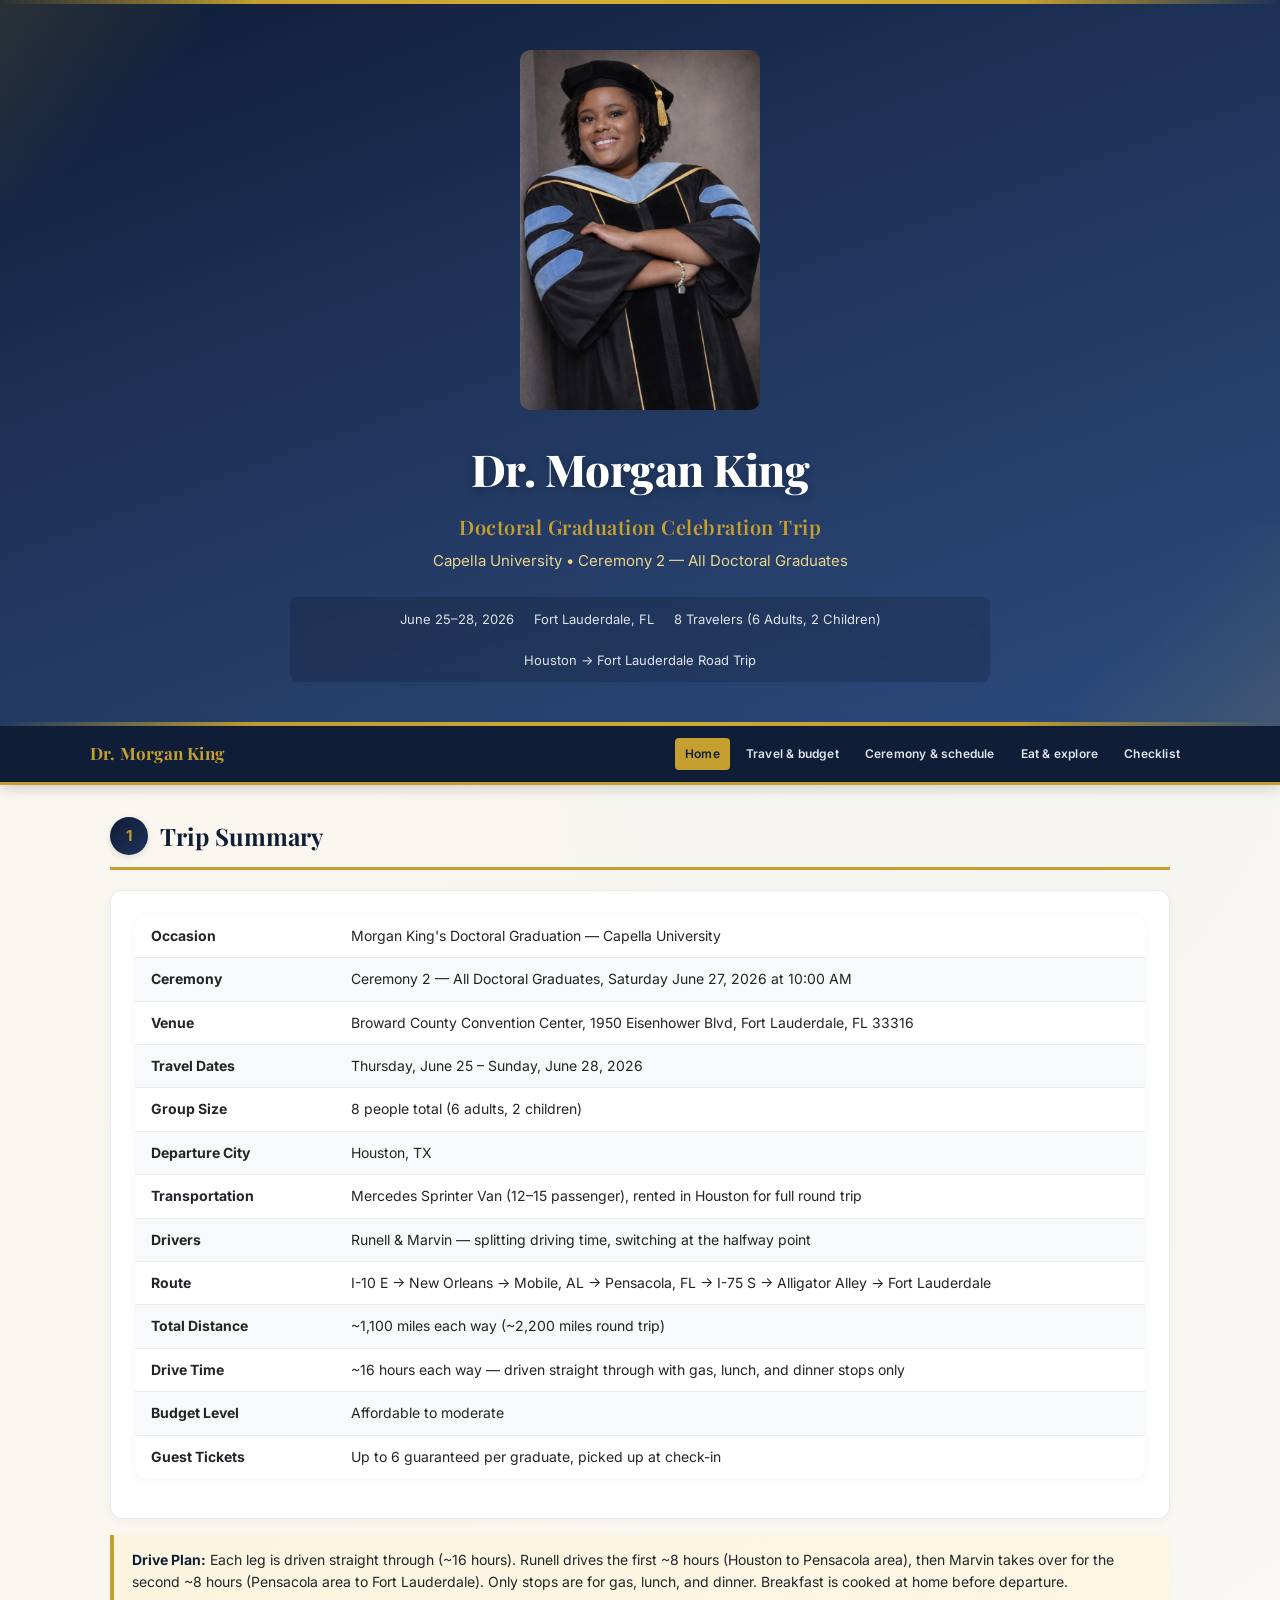
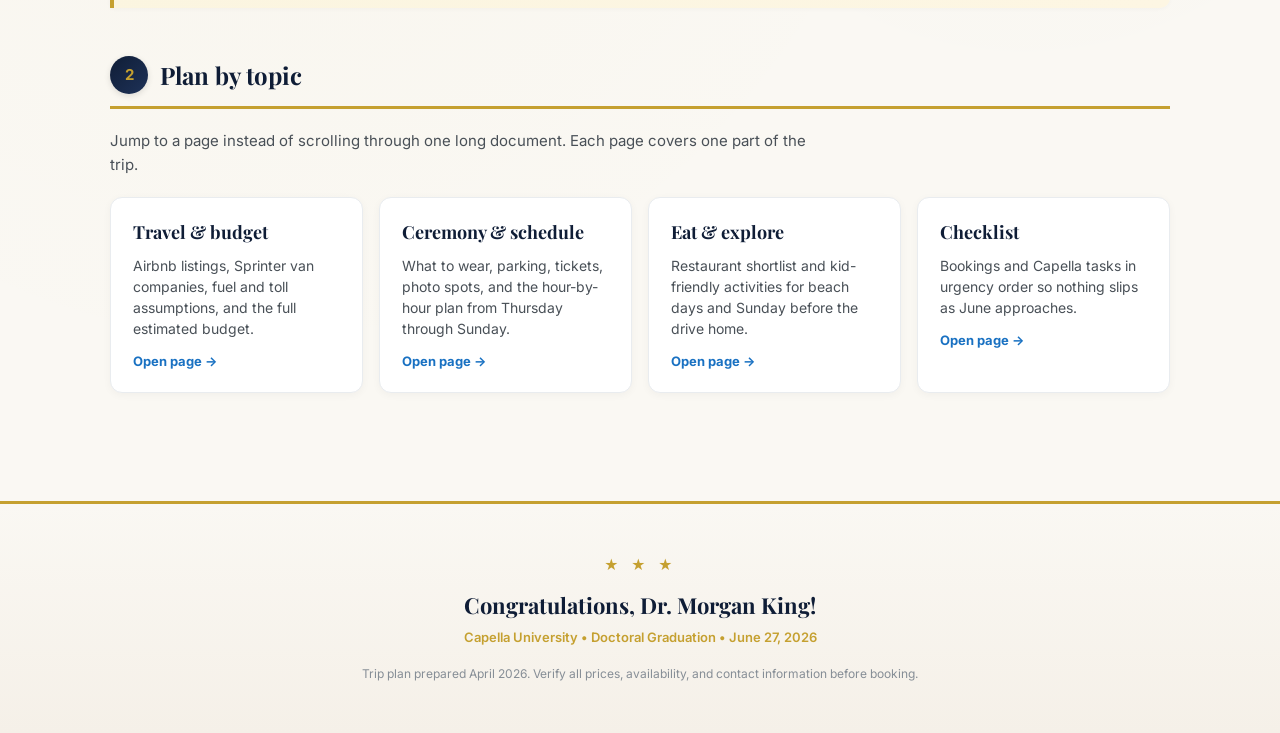
==== index.html @ 581f8709 "Replace hero portrait with updated graduation photo Update intrinsic dimensions on the hero image fo" ====
<!DOCTYPE html>
<html lang="en">
<head>
<meta charset="UTF-8">
<meta name="viewport" content="width=device-width, initial-scale=1.0, viewport-fit=cover">
<meta name="theme-color" content="#0F1D36">
<meta name="apple-mobile-web-app-capable" content="yes">
<meta name="apple-mobile-web-app-status-bar-style" content="black-translucent">
<link rel="preconnect" href="https://fonts.googleapis.com">
<link rel="preconnect" href="https://fonts.gstatic.com" crossorigin>
<link href="https://fonts.googleapis.com/css2?family=Playfair+Display:wght@700;800&family=Inter:wght@400;600;700&display=swap" rel="stylesheet">
<link rel="stylesheet" href="styles.css">

<title>Morgan King's Doctoral Graduation Trip — Fort Lauderdale 2026</title>
<meta name="description" content="Hub for Dr. Morgan King's Capella doctoral graduation trip: trip summary and links to travel, schedule, dining, and checklist.">
</head>
<body>
<!-- ===== HERO ===== -->
<div class="hero">
  <div class="hero-deco-top"></div>
  <div class="hero-content">
    <img src="morgan-photo.jpg" alt="Dr. Morgan King in doctoral regalia" class="hero-photo" width="682" height="1024" loading="eager">
    <h1>Dr. Morgan King</h1>
    <div class="subtitle">Doctoral Graduation Celebration Trip</div>
    <div class="degree">Capella University &bull; Ceremony 2 &mdash; All Doctoral Graduates</div>
    <div class="meta">
      <span>June 25&ndash;28, 2026</span>
      <span>Fort Lauderdale, FL</span>
      <span>8 Travelers (6 Adults, 2 Children)</span>
      <span>Houston &rarr; Fort Lauderdale Road Trip</span>
    </div>
  </div>
  <div class="hero-deco-bottom"></div>
</div>
<header class="site-header">
  <div class="site-header-inner">
    <a class="site-logo" href="index.html">Dr. Morgan King</a>
    <nav class="site-nav" aria-label="Primary">
      <a href="index.html" aria-current="page">Home</a>
      <a href="travel.html">Travel &amp; budget</a>
      <a href="schedule.html">Ceremony &amp; schedule</a>
      <a href="explore.html">Eat &amp; explore</a>
      <a href="checklist.html">Checklist</a>
    </nav>
  </div>
</header>
<main class="container">
<!-- ===== 1. TRIP SUMMARY ===== -->
<div class="section" id="summary">
  <div class="section-header">
    <span class="num">1</span>
    <h2>Trip Summary</h2>
  </div>

  <div class="card">
    <table class="summary-table">
      <tr><td><strong>Occasion</strong></td><td>Morgan King's Doctoral Graduation &mdash; Capella University</td></tr>
      <tr><td><strong>Ceremony</strong></td><td>Ceremony 2 &mdash; All Doctoral Graduates, Saturday June 27, 2026 at 10:00 AM</td></tr>
      <tr><td><strong>Venue</strong></td><td>Broward County Convention Center, 1950 Eisenhower Blvd, Fort Lauderdale, FL 33316</td></tr>
      <tr><td><strong>Travel Dates</strong></td><td>Thursday, June 25 &ndash; Sunday, June 28, 2026</td></tr>
      <tr><td><strong>Group Size</strong></td><td>8 people total (6 adults, 2 children)</td></tr>
      <tr><td><strong>Departure City</strong></td><td>Houston, TX</td></tr>
      <tr><td><strong>Transportation</strong></td><td>Mercedes Sprinter Van (12&ndash;15 passenger), rented in Houston for full round trip</td></tr>
      <tr><td><strong>Drivers</strong></td><td>Runell &amp; Marvin &mdash; splitting driving time, switching at the halfway point</td></tr>
      <tr><td><strong>Route</strong></td><td>I-10 E &rarr; New Orleans &rarr; Mobile, AL &rarr; Pensacola, FL &rarr; I-75 S &rarr; Alligator Alley &rarr; Fort Lauderdale</td></tr>
      <tr><td><strong>Total Distance</strong></td><td>~1,100 miles each way (~2,200 miles round trip)</td></tr>
      <tr><td><strong>Drive Time</strong></td><td>~16 hours each way &mdash; driven straight through with gas, lunch, and dinner stops only</td></tr>
      <tr><td><strong>Budget Level</strong></td><td>Affordable to moderate</td></tr>
      <tr><td><strong>Guest Tickets</strong></td><td>Up to 6 guaranteed per graduate, picked up at check-in</td></tr>
    </table>
  </div>

  <div class="tip">
    <strong>Drive Plan:</strong> Each leg is driven straight through (~16 hours). Runell drives the first ~8 hours (Houston to Pensacola area), then Marvin takes over for the second ~8 hours (Pensacola area to Fort Lauderdale). Only stops are for gas, lunch, and dinner. Breakfast is cooked at home before departure.
  </div>
</div>

  <div class="section" id="hub">
    <div class="section-header">
      <span class="num">2</span>
      <h2>Plan by topic</h2>
    </div>
    <p class="portal-intro">Jump to a page instead of scrolling through one long document. Each page covers one part of the trip.</p>
    <div class="portal-grid">
      <a class="portal-card" href="travel.html">
        <h3>Travel &amp; budget</h3>
        <p>Airbnb listings, Sprinter van companies, fuel and toll assumptions, and the full estimated budget.</p>
        <div class="portal-go">Open page &rarr;</div>
      </a>
      <a class="portal-card" href="schedule.html">
        <h3>Ceremony &amp; schedule</h3>
        <p>What to wear, parking, tickets, photo spots, and the hour-by-hour plan from Thursday through Sunday.</p>
        <div class="portal-go">Open page &rarr;</div>
      </a>
      <a class="portal-card" href="explore.html">
        <h3>Eat &amp; explore</h3>
        <p>Restaurant shortlist and kid-friendly activities for beach days and Sunday before the drive home.</p>
        <div class="portal-go">Open page &rarr;</div>
      </a>
      <a class="portal-card" href="checklist.html">
        <h3>Checklist</h3>
        <p>Bookings and Capella tasks in urgency order so nothing slips as June approaches.</p>
        <div class="portal-go">Open page &rarr;</div>
      </a>
    </div>
  </div>
</main>
<div class="footer">
  <div style="font-size: 14px; letter-spacing: 4px; color: var(--gold); margin-bottom: 12px;">&#9733; &#9733; &#9733;</div>
  <p style="font-family: 'Playfair Display', Georgia, serif; font-size: 22px; margin-bottom: 4px;"><strong>Congratulations, Dr. Morgan King!</strong></p>
  <p style="color: var(--gold); font-weight: 600; margin-bottom: 16px;">Capella University &bull; Doctoral Graduation &bull; June 27, 2026</p>
  <p style="color: var(--gray-500); font-size: 12px;">Trip plan prepared April 2026. Verify all prices, availability, and contact information before booking.</p>
</div>

</body>
</html>
---- styles.css ----
:root {
    --navy: #0F1D36;
    --navy-light: #1E3258;
    --navy-mid: #263F6A;
    --gold: #C5A030;
    --gold-bright: #D4AF37;
    --gold-light: #E8D48B;
    --gold-pale: #FBF5E0;
    --cream: #FAF8F3;
    --white: #FFFFFF;
    --gray-50: #F8F9FA;
    --gray-100: #F1F3F5;
    --gray-200: #E9ECEF;
    --gray-300: #DEE2E6;
    --gray-500: #868E96;
    --gray-700: #495057;
    --gray-900: #212529;
    --green: #2B8A3E;
    --red: #C92A2A;
    --blue: #1971C2;
  }

  * { margin: 0; padding: 0; box-sizing: border-box; }

  body {
    font-family: 'Inter', 'Segoe UI', -apple-system, BlinkMacSystemFont, sans-serif;
    background: var(--cream);
    background-image:
      radial-gradient(ellipse at 20% 50%, rgba(197,160,48,0.03) 0%, transparent 50%),
      radial-gradient(ellipse at 80% 20%, rgba(15,29,54,0.02) 0%, transparent 50%);
    color: var(--gray-900);
    line-height: 1.6;
    font-size: 15px;
  }

  a { color: var(--blue); text-decoration: none; }
  a:hover { text-decoration: underline; }

  /* ===== HERO ===== */
  .hero {
    background:
      linear-gradient(160deg, var(--navy) 0%, var(--navy-light) 40%, var(--navy-mid) 70%, #2A4A7F 100%);
    color: var(--white);
    text-align: center;
    padding: 0;
    position: relative;
    overflow: hidden;
  }
  /* Gold corner accents */
  .hero::before {
    content: '';
    position: absolute;
    top: 0; left: 0;
    width: 200px; height: 200px;
    background: linear-gradient(135deg, rgba(197,160,48,0.15) 0%, transparent 60%);
    z-index: 1;
  }
  .hero::after {
    content: '';
    position: absolute;
    bottom: 0; right: 0;
    width: 200px; height: 200px;
    background: linear-gradient(315deg, rgba(197,160,48,0.15) 0%, transparent 60%);
    z-index: 1;
  }
  /* Decorative gold lines */
  .hero-deco-top, .hero-deco-bottom {
    position: absolute; left: 0; right: 0; height: 4px; z-index: 2;
    background: linear-gradient(90deg, transparent 0%, var(--gold) 20%, var(--gold-bright) 50%, var(--gold) 80%, transparent 100%);
  }
  .hero-deco-top { top: 0; }
  .hero-deco-bottom { bottom: 0; }

  .hero-content {
    position: relative; z-index: 3;
    padding: 50px 24px 44px;
  }

  .hero-photo {
    display: block;
    max-width: 240px;
    height: auto;
    margin: 0 auto 24px;
    border-radius: 10px;
  }

  .hero h1 {
    font-family: 'Playfair Display', Georgia, serif;
    font-size: 44px; font-weight: 800;
    margin-bottom: 6px;
    letter-spacing: -0.5px;
    text-shadow: 0 2px 8px rgba(0,0,0,0.3);
  }
  .hero .subtitle {
    font-family: 'Playfair Display', Georgia, serif;
    font-size: 20px;
    color: var(--gold);
    font-weight: 600;
    margin-bottom: 6px;
    letter-spacing: 0.5px;
  }
  .hero .degree {
    font-size: 15px;
    color: var(--gold-light);
    margin-bottom: 24px;
    font-weight: 400;
  }
  .hero .meta {
    display: flex; flex-wrap: wrap; justify-content: center; gap: 20px;
    font-size: 13px; color: rgba(255,255,255,0.85);
    background: rgba(0,0,0,0.15);
    border-radius: 8px;
    padding: 12px 20px;
    max-width: 700px;
    margin: 0 auto;
    backdrop-filter: blur(4px);
  }
  .hero .meta span { display: flex; align-items: center; gap: 6px; }

  /* ===== MAIN ===== */
  .container { max-width: 1100px; margin: 0 auto; padding: 32px 20px 60px; }

  /* ===== SECTION ===== */
  .section { margin-bottom: 48px; }
  .section-header {
    display: flex; align-items: center; gap: 12px;
    margin-bottom: 20px;
    padding-bottom: 12px;
    border-bottom: 3px solid var(--gold);
  }
  .section-header .num {
    background: linear-gradient(135deg, var(--navy) 0%, var(--navy-light) 100%);
    color: var(--gold);
    width: 38px; height: 38px;
    border-radius: 50%;
    display: flex; align-items: center; justify-content: center;
    font-weight: 700; font-size: 15px; flex-shrink: 0;
    box-shadow: 0 2px 6px rgba(0,0,0,0.12);
  }
  .section-header h2 {
    font-family: 'Playfair Display', Georgia, serif;
    font-size: 24px; color: var(--navy); font-weight: 700;
  }

  /* ===== CARDS ===== */
  .card {
    background: var(--white);
    border: 1px solid var(--gray-200);
    border-radius: 12px;
    padding: 24px;
    margin-bottom: 16px;
    box-shadow: 0 2px 8px rgba(0,0,0,0.04);
    transition: box-shadow 0.2s, transform 0.2s;
    position: relative;
  }
  .card::before {
    content: '';
    position: absolute;
    top: 0; left: 0; right: 0;
    height: 3px;
    background: linear-gradient(90deg, var(--gold), var(--gold-bright), var(--gold));
    border-radius: 12px 12px 0 0;
    opacity: 0;
    transition: opacity 0.2s;
  }
  .card:hover { box-shadow: 0 6px 20px rgba(0,0,0,0.08); transform: translateY(-1px); }
  .card:hover::before { opacity: 1; }
  .card h3 { color: var(--navy); font-size: 18px; margin-bottom: 8px; font-weight: 700; }
  .card h3 a { color: var(--navy); }
  .card h3 a:hover { color: var(--blue); }
  .card h4 { color: var(--navy-light); font-size: 15px; margin-bottom: 6px; }
  .card p { margin-bottom: 8px; color: var(--gray-700); }
  .card .tag {
    display: inline-block;
    background: linear-gradient(135deg, var(--gold-pale), #FDF6E3);
    color: var(--navy);
    font-size: 11px;
    font-weight: 700;
    padding: 3px 12px;
    border-radius: 12px;
    margin-right: 6px;
    margin-bottom: 4px;
    border: 1px solid rgba(197,160,48,0.2);
    text-transform: uppercase;
    letter-spacing: 0.3px;
  }
  .card .price {
    font-size: 22px; font-weight: 700; color: var(--green);
  }
  .card .detail-grid {
    display: grid; grid-template-columns: 140px 1fr; gap: 4px 12px;
    font-size: 14px; margin-top: 8px;
  }
  .card .detail-grid dt { font-weight: 600; color: var(--gray-700); }
  .card .detail-grid dd { color: var(--gray-700); }

  /* ===== DAY TIMELINE ===== */
  .day-card {
    background: var(--white);
    border-left: 5px solid var(--navy);
    border-radius: 0 12px 12px 0;
    padding: 24px 28px;
    margin-bottom: 20px;
    box-shadow: 0 2px 8px rgba(0,0,0,0.04);
  }
  .day-card.highlight { border-left-color: var(--gold); }
  .day-card .day-label {
    font-size: 11px; text-transform: uppercase; letter-spacing: 1.5px;
    color: var(--gold); font-weight: 700; margin-bottom: 4px;
  }
  .day-card h3 { color: var(--navy); margin-bottom: 12px; font-size: 20px; font-family: 'Playfair Display', Georgia, serif; }
  .timeline-item {
    display: flex; gap: 14px; margin-bottom: 10px;
    padding-bottom: 10px; border-bottom: 1px solid var(--gray-100);
  }
  .timeline-item:last-child { border-bottom: none; margin-bottom: 0; padding-bottom: 0; }
  .timeline-item .time {
    min-width: 90px; font-weight: 700; color: var(--navy); font-size: 14px;
    padding-top: 2px;
  }
  .timeline-item .event { font-size: 14px; color: var(--gray-700); }
  .timeline-item .event strong { color: var(--gray-900); }

  /* ===== TABLES ===== */
  table {
    width: 100%; border-collapse: collapse;
    background: var(--white);
    border-radius: 12px;
    overflow: hidden;
    box-shadow: 0 2px 8px rgba(0,0,0,0.04);
    margin-bottom: 16px;
  }
  th {
    background: linear-gradient(135deg, var(--navy) 0%, var(--navy-light) 100%);
    color: var(--white);
    text-align: left; padding: 12px 16px; font-size: 13px; font-weight: 600;
    text-transform: uppercase; letter-spacing: 0.3px;
  }
  td { padding: 10px 16px; border-bottom: 1px solid var(--gray-200); font-size: 14px; }
  tr:last-child td { border-bottom: none; }
  tr:nth-child(even) td { background: var(--gray-50); }
  .total-row td { font-weight: 700; background: var(--gold-pale) !important; font-size: 15px; }

  /* ===== CHECKLIST ===== */
  .checklist { list-style: none; }
  .checklist li {
    display: flex; align-items: flex-start; gap: 10px;
    padding: 10px 16px;
    background: var(--white);
    border: 1px solid var(--gray-200);
    border-radius: 8px;
    margin-bottom: 8px;
    font-size: 14px;
  }
  .checklist .box {
    width: 20px; height: 20px; border: 2px solid var(--navy);
    border-radius: 4px; flex-shrink: 0; margin-top: 1px;
  }
  .checklist .urgent { border-left: 4px solid var(--red); }
  .checklist .soon { border-left: 4px solid var(--gold); }
  .checklist .normal { border-left: 4px solid var(--blue); }

  /* ===== GRID ===== */
  .card-grid {
    display: grid; grid-template-columns: repeat(auto-fill, minmax(480px, 1fr));
    gap: 16px;
  }

  /* ===== TIP BOX ===== */
  .tip {
    background: linear-gradient(135deg, var(--gold-pale) 0%, #FDF6E3 100%);
    border-left: 4px solid var(--gold);
    padding: 14px 18px;
    border-radius: 0 10px 10px 0;
    margin: 12px 0;
    font-size: 14px;
    box-shadow: 0 1px 4px rgba(0,0,0,0.03);
  }
  .tip strong { color: var(--navy); }

  /* ===== COLLAPSIBLE SECTIONS ===== */
  details.section {
    margin-bottom: 48px;
  }
  details.section > summary {
    list-style: none;
    cursor: pointer;
    user-select: none;
    -webkit-tap-highlight-color: transparent;
  }
  details.section > summary::-webkit-details-marker { display: none; }
  details.section > summary .section-header {
    position: relative;
    padding-right: 40px;
    transition: border-color 0.2s;
  }
  details.section > summary .section-header::after {
    content: '+';
    position: absolute;
    right: 0;
    top: 50%;
    transform: translateY(-70%);
    font-size: 24px;
    font-weight: 700;
    color: var(--gold);
    transition: transform 0.2s;
  }
  details[open].section > summary .section-header::after {
    content: '\2212';
  }
  details.section > summary:hover .section-header {
    border-bottom-color: var(--navy);
  }
  details.section > .section-body {
    animation: fadeIn 0.3s ease;
  }
  @keyframes fadeIn {
    from { opacity: 0; transform: translateY(-8px); }
    to { opacity: 1; transform: translateY(0); }
  }

  /* ===== FOOTER ===== */
  .footer {
    text-align: center;
    padding: 50px 20px;
    color: var(--gray-500);
    font-size: 13px;
    border-top: 3px solid var(--gold);
    background: linear-gradient(180deg, var(--cream) 0%, #F5F0E8 100%);
  }
  .footer strong { color: var(--navy); }

  @media print {
    .site-header { position: static; }
    .hero { padding: 30px 20px; }
    .card, .day-card { break-inside: avoid; }
    body { font-size: 12px; }
  }

  /* Tablet */
  @media (max-width: 768px) {
    .card-grid { grid-template-columns: 1fr; }
    .container { padding: 24px 16px 40px; }
    .hero-content { padding: 36px 20px 32px; }
    .hero h1 { font-size: 32px; }
    .hero-photo { max-width: 200px; }
    .section-header h2 { font-size: 20px; }
    .card { padding: 18px; }
    .day-card { padding: 18px 20px; }
    table { font-size: 13px; }
    th, td { padding: 8px 10px; }
  }

  /* Phone */
  @media (max-width: 480px) {
    body { font-size: 14px; }
    .hero h1 { font-size: 26px; }
    .hero .subtitle { font-size: 16px; }
    .hero .degree { font-size: 13px; margin-bottom: 16px; }
    .hero-photo { max-width: 160px; margin-bottom: 16px; }
    .hero-content { padding: 28px 16px 24px; }
    .hero .meta {
      flex-direction: column; gap: 6px; align-items: center;
      padding: 10px 14px; font-size: 12px;
    }
    .container { padding: 16px 12px 32px; }
    .section-header { gap: 8px; margin-bottom: 14px; padding-bottom: 8px; }
    .section-header .num { width: 32px; height: 32px; font-size: 13px; }
    .section-header h2 { font-size: 18px; }
    .card { padding: 14px; margin-bottom: 12px; border-radius: 10px; }
    .card h3 { font-size: 16px; }
    .card .detail-grid { grid-template-columns: 1fr; gap: 2px 0; }
    .card .detail-grid dt { font-weight: 700; margin-top: 6px; }
    .card .price { font-size: 18px; }
    .card .tag { font-size: 10px; padding: 2px 8px; }
    .day-card { padding: 14px 16px; }
    .day-card h3 { font-size: 17px; }
    .timeline-item { flex-direction: column; gap: 2px; }
    .timeline-item .time { min-width: unset; font-size: 13px; }
    .timeline-item .event { font-size: 13px; }
    .tip { padding: 10px 14px; font-size: 13px; }
    details.section { margin-bottom: 32px; }
    details.section > summary .section-header { padding-right: 32px; }
    details.section > summary .section-header::after { font-size: 20px; }
    .checklist li { padding: 8px 12px; font-size: 13px; }
    .footer { padding: 30px 16px; }
    /* Budget table horizontal scroll */
    table { display: block; overflow-x: auto; -webkit-overflow-scrolling: touch; }
    thead, tbody, tr { min-width: 500px; }
  }
  /* ===== MULTI-PAGE SITE LAYOUT ===== */
  .site-header {
    background: var(--navy);
    border-bottom: 3px solid var(--gold);
    padding: 12px 20px;
    position: sticky;
    top: 0;
    z-index: 100;
    box-shadow: 0 4px 12px rgba(0,0,0,0.15);
  }
  .site-header-inner {
    max-width: 1100px;
    margin: 0 auto;
    display: flex;
    flex-wrap: wrap;
    align-items: center;
    justify-content: space-between;
    gap: 12px 16px;
  }
  .site-logo {
    font-family: 'Playfair Display', Georgia, serif;
    font-size: 17px;
    font-weight: 700;
    color: var(--gold);
    text-decoration: none;
    letter-spacing: 0.2px;
  }
  .site-logo:hover { color: var(--gold-bright); text-decoration: none; }
  .site-nav {
    display: flex;
    flex-wrap: wrap;
    gap: 6px 6px;
    justify-content: flex-end;
    align-items: center;
  }
  .site-nav a {
    color: rgba(255,255,255,0.88);
    text-decoration: none;
    font-size: 12px;
    font-weight: 600;
    padding: 6px 10px;
    border-radius: 4px;
    transition: background 0.2s, color 0.2s;
    letter-spacing: 0.2px;
  }
  .site-nav a:hover {
    background: var(--gold);
    color: var(--navy);
    text-decoration: none;
  }
  .site-nav a[aria-current="page"] {
    background: var(--gold);
    color: var(--navy);
    text-decoration: none;
  }
  .site-nav a:focus-visible {
    outline: 2px solid var(--gold-bright);
    outline-offset: 2px;
  }

  .page-head {
    margin-bottom: 28px;
    padding-bottom: 16px;
    border-bottom: 1px solid var(--gray-200);
  }
  .page-title {
    font-family: 'Playfair Display', Georgia, serif;
    font-size: 28px;
    color: var(--navy);
    font-weight: 700;
    margin-bottom: 8px;
    line-height: 1.2;
  }
  .page-intro {
    color: var(--gray-700);
    max-width: 720px;
    margin: 0;
    font-size: 15px;
  }

  .portal-intro {
    color: var(--gray-700);
    margin-bottom: 8px;
    max-width: 720px;
  }
  .portal-grid {
    display: grid;
    grid-template-columns: repeat(auto-fill, minmax(240px, 1fr));
    gap: 16px;
    margin-top: 20px;
  }
  .portal-card {
    display: block;
    background: var(--white);
    border: 1px solid var(--gray-200);
    border-radius: 12px;
    padding: 20px 22px;
    text-decoration: none;
    color: inherit;
    box-shadow: 0 2px 8px rgba(0,0,0,0.04);
    transition: box-shadow 0.2s, transform 0.2s, border-color 0.2s;
    position: relative;
  }
  .portal-card:hover {
    box-shadow: 0 8px 24px rgba(0,0,0,0.1);
    transform: translateY(-2px);
    border-color: var(--gold);
    text-decoration: none;
    color: inherit;
  }
  .portal-card:focus-visible {
    outline: 2px solid var(--blue);
    outline-offset: 2px;
  }
  .portal-card h3 {
    font-family: 'Playfair Display', Georgia, serif;
    font-size: 18px;
    color: var(--navy);
    margin-bottom: 8px;
    font-weight: 700;
  }
  .portal-card p {
    font-size: 14px;
    color: var(--gray-700);
    margin: 0;
    line-height: 1.5;
  }
  .portal-card .portal-go {
    margin-top: 12px;
    font-size: 13px;
    font-weight: 700;
    color: var(--blue);
  }

  .section-lead {
    margin-bottom: 20px;
    color: var(--gray-700);
  }
  .tip-spaced { margin-bottom: 20px; }
  .card-pull { border-left: 4px solid var(--gold); }
  .mt-8 { margin-top: 8px; }
  .mt-10 { margin-top: 10px; }
  .mb-0 { margin-bottom: 0; }
  .mb-16 { margin-bottom: 16px; }
  .summary-table td:first-child { width: 200px; }

  @media (max-width: 480px) {
    .site-nav a { font-size: 11px; padding: 5px 8px; }
    .page-title { font-size: 22px; }
    .site-header { padding: 10px 14px; }
    .summary-table td:first-child { width: auto; }
  }
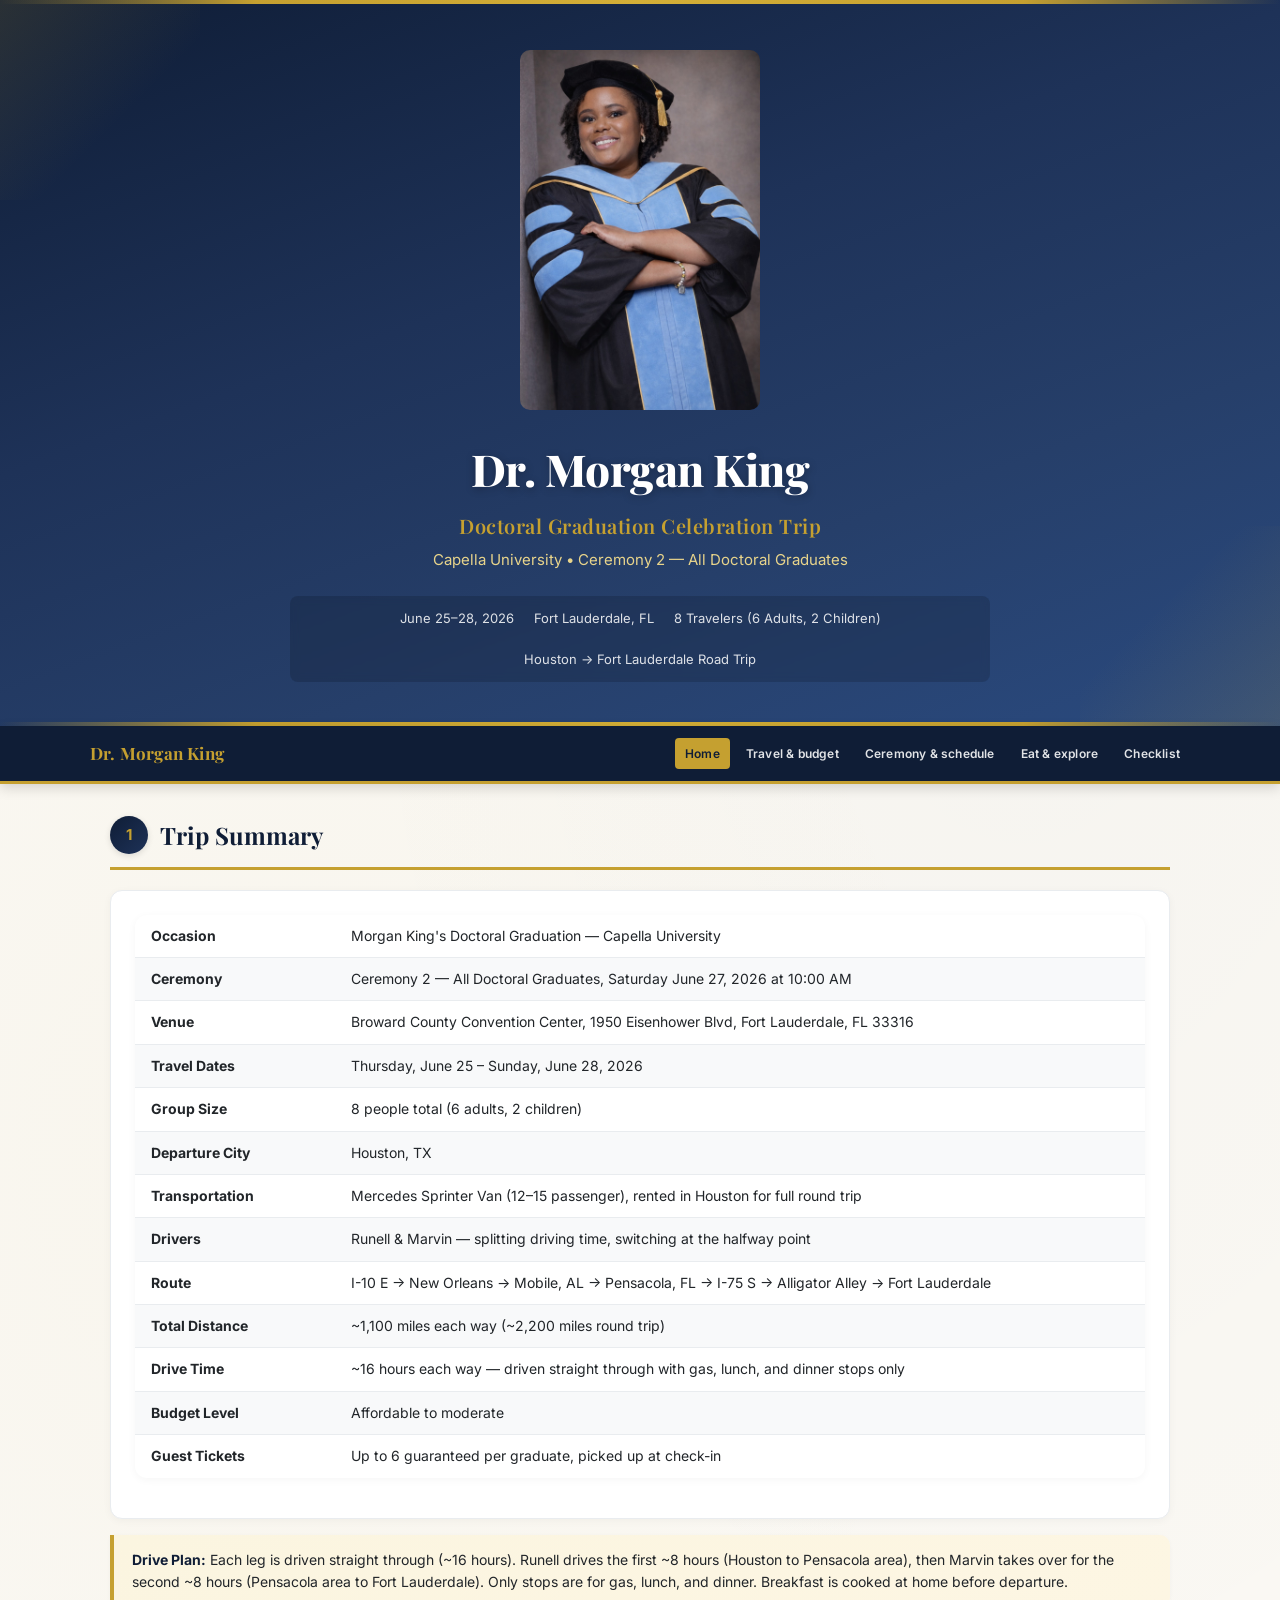
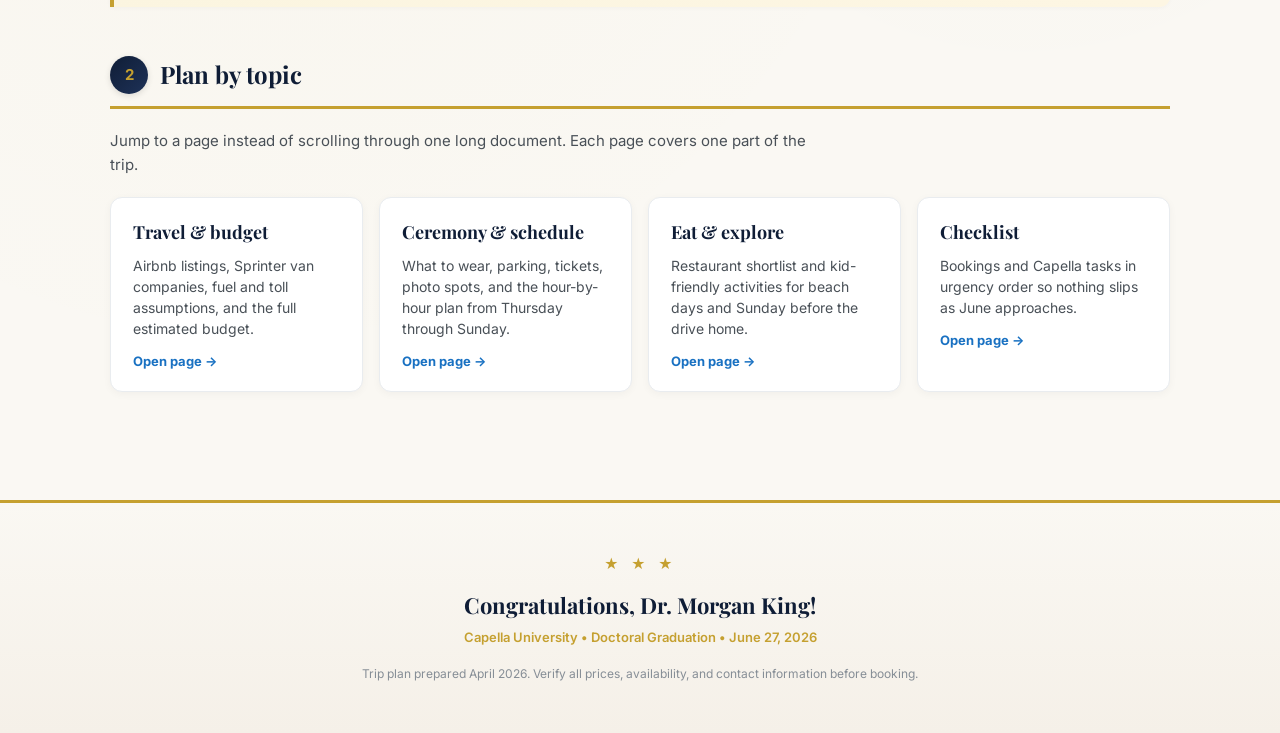
==== commit e5d37c9a: "Update Morgan's graduation photo to new doctoral regalia portrait Co-Authored-By: Claude Opus 4.6 (1" ====
--- a/index.html
+++ b/index.html
@@ -19,7 +19,7 @@
 <div class="hero">
   <div class="hero-deco-top"></div>
   <div class="hero-content">
-    <img src="morgan-photo.jpg" alt="Dr. Morgan King in doctoral regalia" class="hero-photo" width="682" height="1024" loading="eager">
+    <img src="morgan-photo.jpg" alt="Dr. Morgan King in doctoral regalia" class="hero-photo" width="1024" height="1536" loading="eager">
     <h1>Dr. Morgan King</h1>
     <div class="subtitle">Doctoral Graduation Celebration Trip</div>
     <div class="degree">Capella University &bull; Ceremony 2 &mdash; All Doctoral Graduates</div>
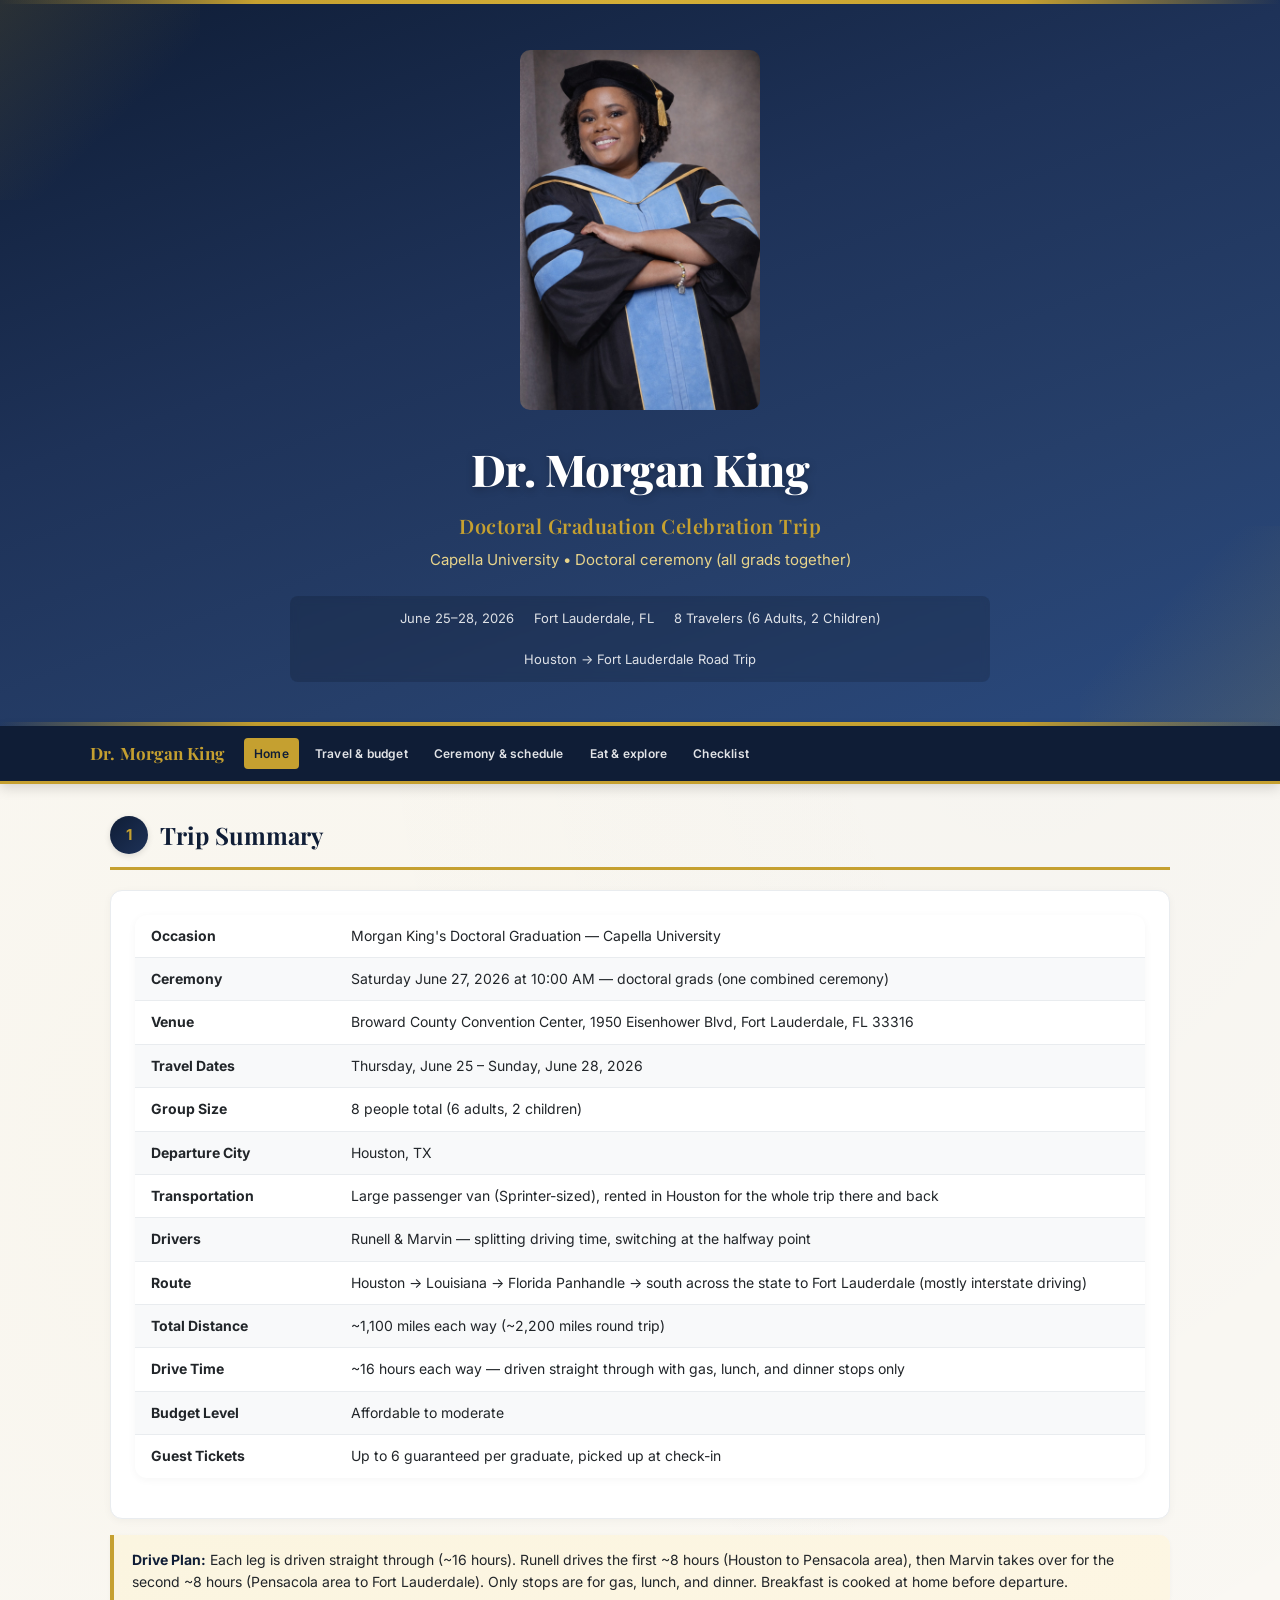
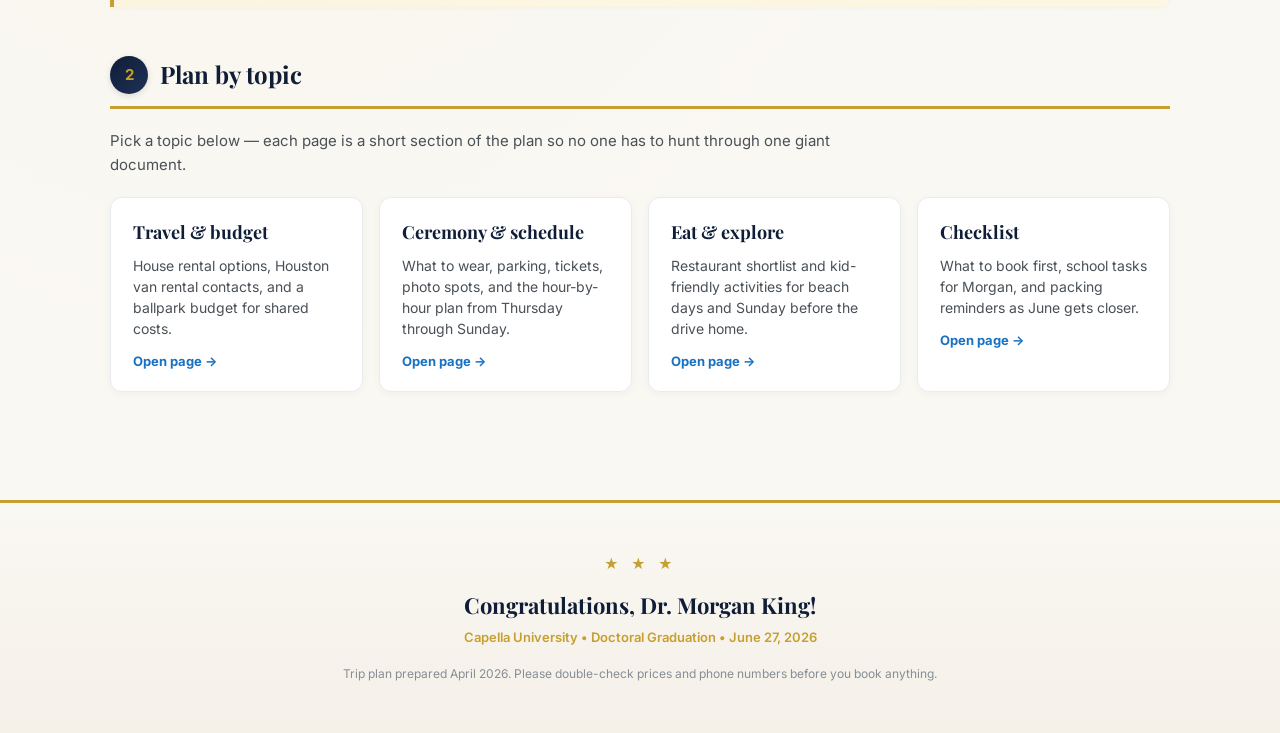
==== commit 0ab1a104: "Rewrite copy across all pages for a warmer, family-friendly tone Replace jargon (CDW, CDL, MPG, Cere" ====
--- a/index.html
+++ b/index.html
@@ -22,7 +22,7 @@
     <img src="morgan-photo.jpg" alt="Dr. Morgan King in doctoral regalia" class="hero-photo" width="1024" height="1536" loading="eager">
     <h1>Dr. Morgan King</h1>
     <div class="subtitle">Doctoral Graduation Celebration Trip</div>
-    <div class="degree">Capella University &bull; Ceremony 2 &mdash; All Doctoral Graduates</div>
+    <div class="degree">Capella University &bull; Doctoral ceremony (all grads together)</div>
     <div class="meta">
       <span>June 25&ndash;28, 2026</span>
       <span>Fort Lauderdale, FL</span>
@@ -55,14 +55,14 @@
   <div class="card">
     <table class="summary-table">
       <tr><td><strong>Occasion</strong></td><td>Morgan King's Doctoral Graduation &mdash; Capella University</td></tr>
-      <tr><td><strong>Ceremony</strong></td><td>Ceremony 2 &mdash; All Doctoral Graduates, Saturday June 27, 2026 at 10:00 AM</td></tr>
+      <tr><td><strong>Ceremony</strong></td><td>Saturday June 27, 2026 at 10:00 AM &mdash; doctoral grads (one combined ceremony)</td></tr>
       <tr><td><strong>Venue</strong></td><td>Broward County Convention Center, 1950 Eisenhower Blvd, Fort Lauderdale, FL 33316</td></tr>
       <tr><td><strong>Travel Dates</strong></td><td>Thursday, June 25 &ndash; Sunday, June 28, 2026</td></tr>
       <tr><td><strong>Group Size</strong></td><td>8 people total (6 adults, 2 children)</td></tr>
       <tr><td><strong>Departure City</strong></td><td>Houston, TX</td></tr>
-      <tr><td><strong>Transportation</strong></td><td>Mercedes Sprinter Van (12&ndash;15 passenger), rented in Houston for full round trip</td></tr>
+      <tr><td><strong>Transportation</strong></td><td>Large passenger van (Sprinter-sized), rented in Houston for the whole trip there and back</td></tr>
       <tr><td><strong>Drivers</strong></td><td>Runell &amp; Marvin &mdash; splitting driving time, switching at the halfway point</td></tr>
-      <tr><td><strong>Route</strong></td><td>I-10 E &rarr; New Orleans &rarr; Mobile, AL &rarr; Pensacola, FL &rarr; I-75 S &rarr; Alligator Alley &rarr; Fort Lauderdale</td></tr>
+      <tr><td><strong>Route</strong></td><td>Houston &rarr; Louisiana &rarr; Florida Panhandle &rarr; south across the state to Fort Lauderdale (mostly interstate driving)</td></tr>
       <tr><td><strong>Total Distance</strong></td><td>~1,100 miles each way (~2,200 miles round trip)</td></tr>
       <tr><td><strong>Drive Time</strong></td><td>~16 hours each way &mdash; driven straight through with gas, lunch, and dinner stops only</td></tr>
       <tr><td><strong>Budget Level</strong></td><td>Affordable to moderate</td></tr>
@@ -80,11 +80,11 @@
       <span class="num">2</span>
       <h2>Plan by topic</h2>
     </div>
-    <p class="portal-intro">Jump to a page instead of scrolling through one long document. Each page covers one part of the trip.</p>
+    <p class="portal-intro">Pick a topic below &mdash; each page is a short section of the plan so no one has to hunt through one giant document.</p>
     <div class="portal-grid">
       <a class="portal-card" href="travel.html">
         <h3>Travel &amp; budget</h3>
-        <p>Airbnb listings, Sprinter van companies, fuel and toll assumptions, and the full estimated budget.</p>
+        <p>House rental options, Houston van rental contacts, and a ballpark budget for shared costs.</p>
         <div class="portal-go">Open page &rarr;</div>
       </a>
       <a class="portal-card" href="schedule.html">
@@ -99,7 +99,7 @@
       </a>
       <a class="portal-card" href="checklist.html">
         <h3>Checklist</h3>
-        <p>Bookings and Capella tasks in urgency order so nothing slips as June approaches.</p>
+        <p>What to book first, school tasks for Morgan, and packing reminders as June gets closer.</p>
         <div class="portal-go">Open page &rarr;</div>
       </a>
     </div>
@@ -109,7 +109,7 @@
   <div style="font-size: 14px; letter-spacing: 4px; color: var(--gold); margin-bottom: 12px;">&#9733; &#9733; &#9733;</div>
   <p style="font-family: 'Playfair Display', Georgia, serif; font-size: 22px; margin-bottom: 4px;"><strong>Congratulations, Dr. Morgan King!</strong></p>
   <p style="color: var(--gold); font-weight: 600; margin-bottom: 16px;">Capella University &bull; Doctoral Graduation &bull; June 27, 2026</p>
-  <p style="color: var(--gray-500); font-size: 12px;">Trip plan prepared April 2026. Verify all prices, availability, and contact information before booking.</p>
+  <p style="color: var(--gray-500); font-size: 12px;">Trip plan prepared April 2026. Please double-check prices and phone numbers before you book anything.</p>
 </div>
 
 </body>
--- a/styles.css
+++ b/styles.css
@@ -221,6 +221,60 @@
   .timeline-item .event { font-size: 14px; color: var(--gray-700); }
   .timeline-item .event strong { color: var(--gray-900); }
 
+  /* Collapsible day-by-day agenda */
+  details.day-details {
+    margin-bottom: 20px;
+  }
+  details.day-details > summary {
+    list-style: none;
+    cursor: pointer;
+    user-select: none;
+    -webkit-tap-highlight-color: transparent;
+  }
+  details.day-details > summary::-webkit-details-marker { display: none; }
+  details.day-details .day-card--summary {
+    position: relative;
+    margin-bottom: 0;
+    padding-right: 42px;
+    border-radius: 0 12px 0 0;
+    transition: border-radius 0.15s ease;
+  }
+  details.day-details:not([open]) .day-card--summary {
+    border-radius: 0 12px 12px 0;
+  }
+  details.day-details .day-card--summary::after {
+    content: '+';
+    position: absolute;
+    right: 18px;
+    top: 50%;
+    transform: translateY(-50%);
+    font-size: 22px;
+    font-weight: 700;
+    color: var(--gold);
+    line-height: 1;
+  }
+  details.day-details[open] .day-card--summary::after {
+    content: '\2212';
+  }
+  details.day-details .day-card--summary:hover::after {
+    color: var(--gold-bright);
+  }
+  details.day-details .day-card__expandable {
+    background: var(--white);
+    border-left: 5px solid var(--navy);
+    border-radius: 0 0 12px 0;
+    padding: 8px 28px 24px;
+    box-shadow: 0 2px 8px rgba(0,0,0,0.04);
+    border-top: 1px solid var(--gray-100);
+  }
+  details.day-details.highlight .day-card--summary,
+  details.day-details.highlight .day-card__expandable {
+    border-left-color: var(--gold);
+  }
+  details.day-details[open] .day-card__expandable {
+    animation: fadeIn 0.3s ease;
+  }
+
   /* ===== TABLES ===== */
   table {
     width: 100%; border-collapse: collapse;
@@ -335,6 +389,11 @@
     .hero { padding: 30px 20px; }
     .card, .day-card { break-inside: avoid; }
     body { font-size: 12px; }
+    details.section .section-body { display: block !important; }
+    details.section > summary { list-style: none; }
+    details.section > summary .section-header::after { display: none; }
+    details.day-details .day-card__expandable { display: block !important; }
+    details.day-details .day-card--summary::after { display: none; }
   }
 
   /* Tablet */
@@ -378,6 +437,9 @@
     .timeline-item { flex-direction: column; gap: 2px; }
     .timeline-item .time { min-width: unset; font-size: 13px; }
     .timeline-item .event { font-size: 13px; }
+    details.day-details .day-card--summary { padding-right: 36px; }
+    details.day-details .day-card__expandable { padding: 6px 16px 16px; }
+    details.day-details .day-card--summary::after { right: 12px; font-size: 20px; }
     .tip { padding: 10px 14px; font-size: 13px; }
     details.section { margin-bottom: 32px; }
     details.section > summary .section-header { padding-right: 32px; }
@@ -404,8 +466,8 @@
     display: flex;
     flex-wrap: wrap;
     align-items: center;
-    justify-content: space-between;
-    gap: 12px 16px;
+    justify-content: flex-start;
+    gap: 12px 20px;
   }
   .site-logo {
     font-family: 'Playfair Display', Georgia, serif;
@@ -420,7 +482,7 @@
     display: flex;
     flex-wrap: wrap;
     gap: 6px 6px;
-    justify-content: flex-end;
+    justify-content: flex-start;
     align-items: center;
   }
   .site-nav a {
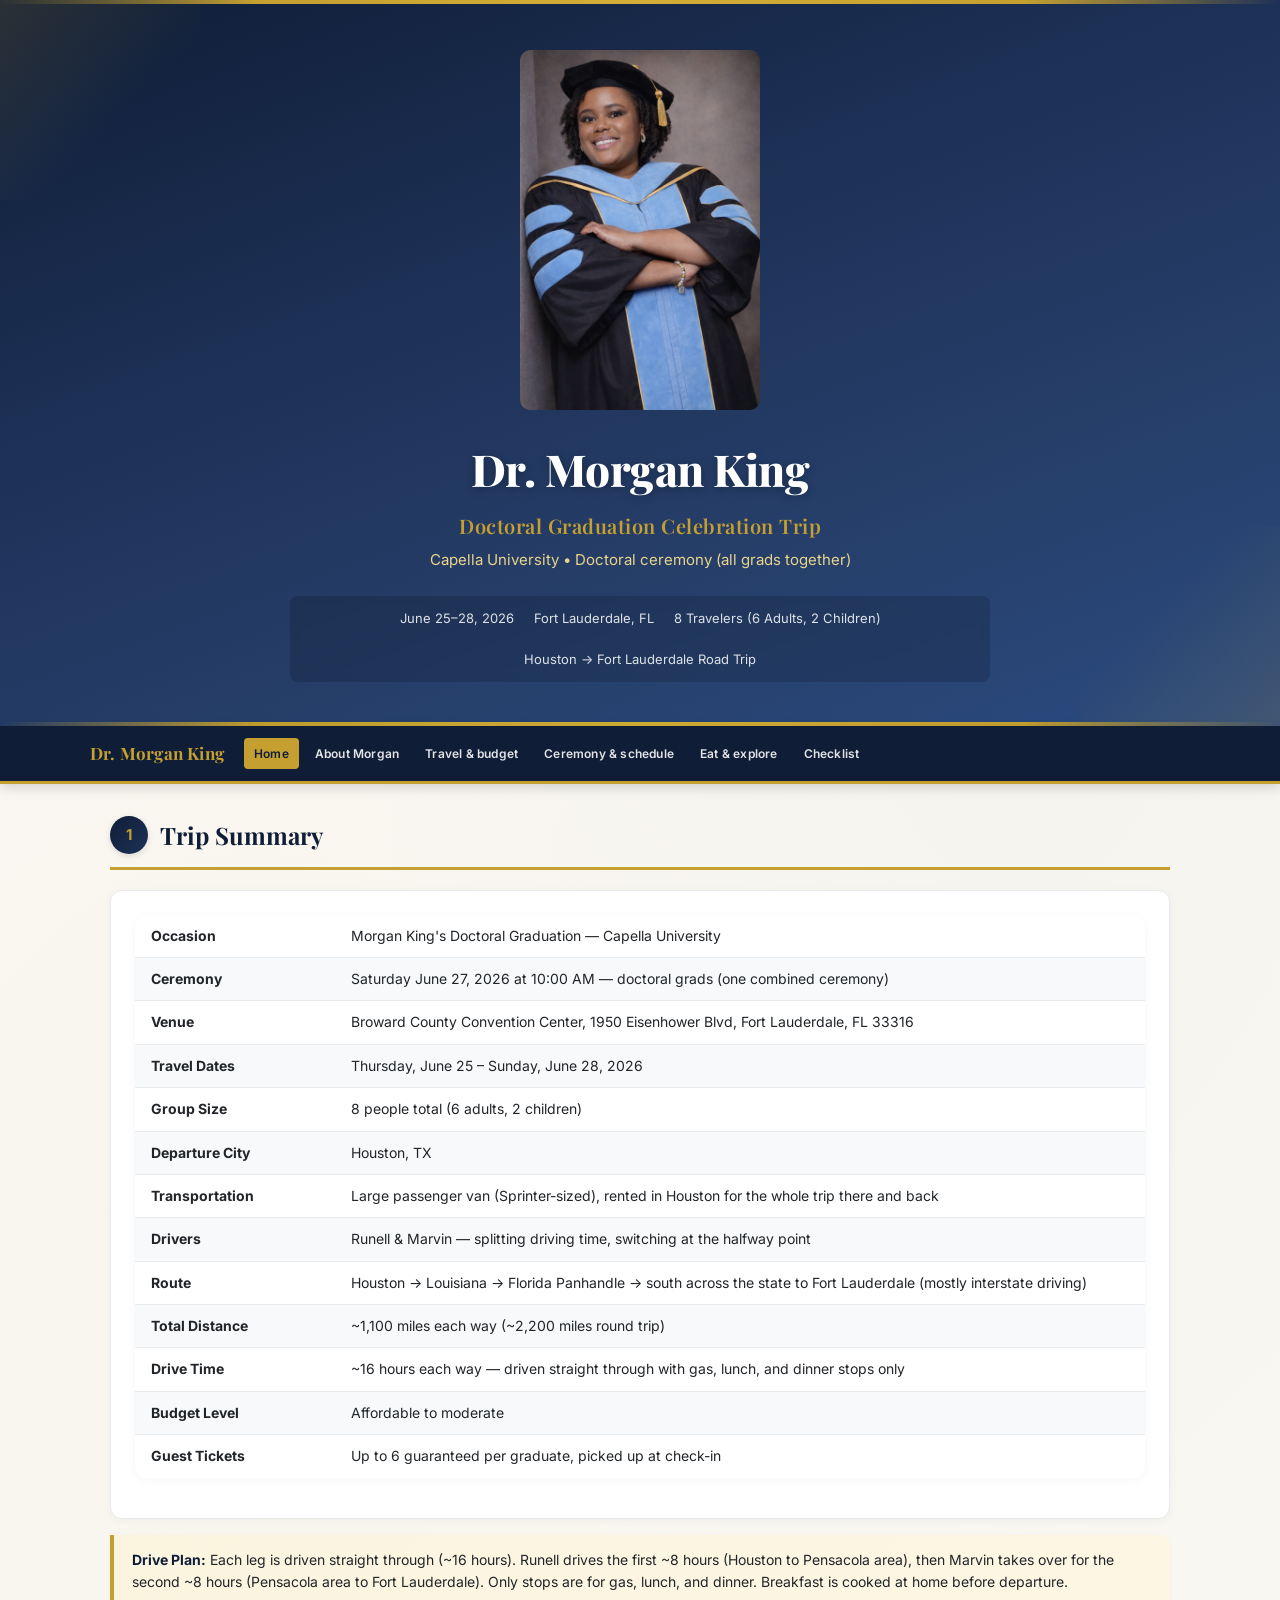
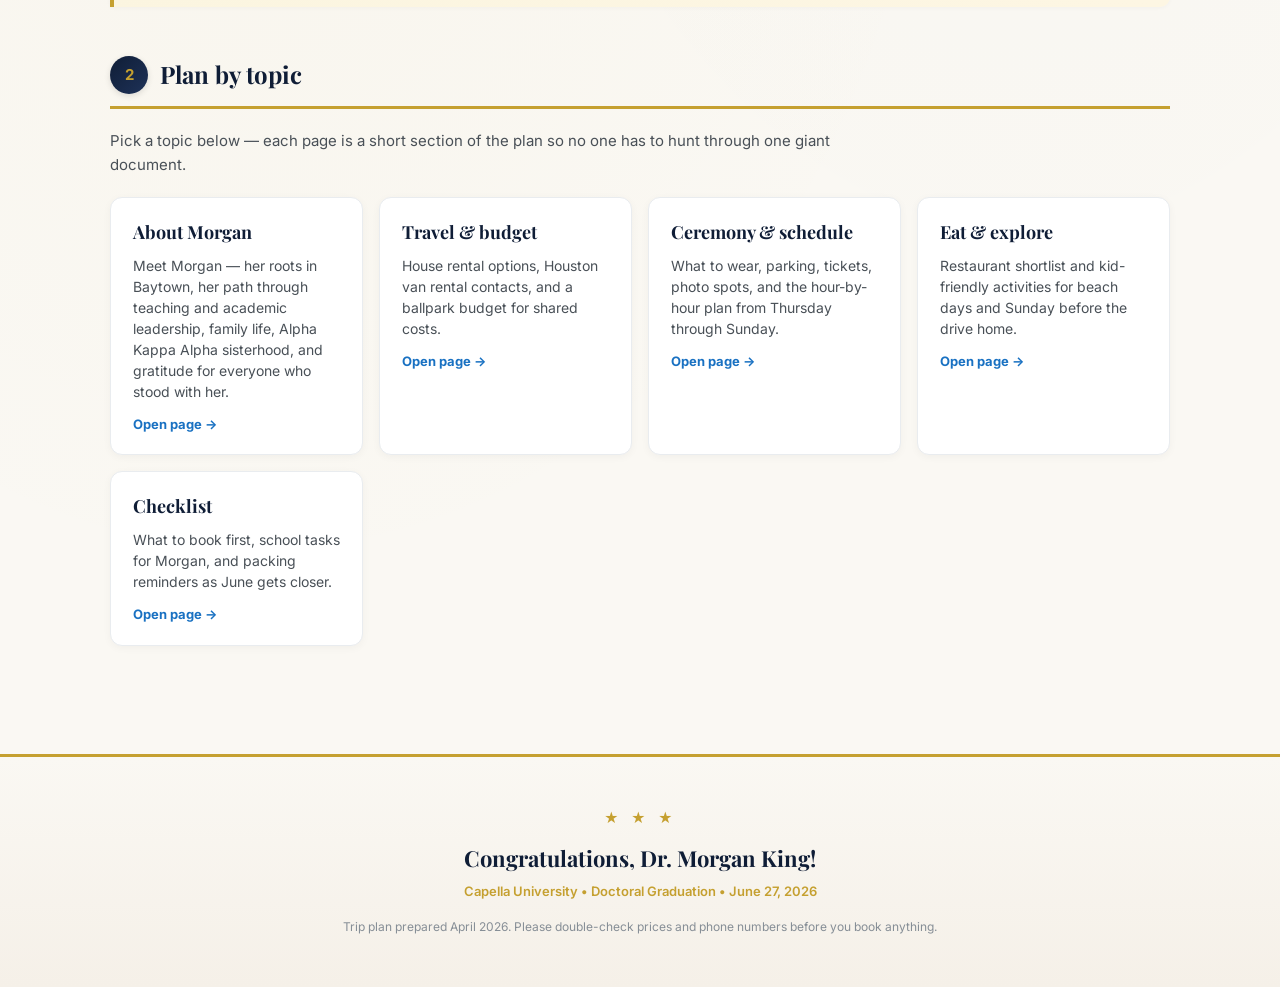
==== commit 3075e055: "Add About Morgan page, expand shopping listings in explore Made-with: Cursor" ====
--- a/index.html
+++ b/index.html
@@ -37,6 +37,7 @@
     <a class="site-logo" href="index.html">Dr. Morgan King</a>
     <nav class="site-nav" aria-label="Primary">
       <a href="index.html" aria-current="page">Home</a>
+      <a href="about-morgan.html">About Morgan</a>
       <a href="travel.html">Travel &amp; budget</a>
       <a href="schedule.html">Ceremony &amp; schedule</a>
       <a href="explore.html">Eat &amp; explore</a>
@@ -82,6 +83,11 @@
     </div>
     <p class="portal-intro">Pick a topic below &mdash; each page is a short section of the plan so no one has to hunt through one giant document.</p>
     <div class="portal-grid">
+      <a class="portal-card" href="about-morgan.html">
+        <h3>About Morgan</h3>
+        <p>Meet Morgan &mdash; her roots in Baytown, her path through teaching and academic leadership, family life, Alpha Kappa Alpha sisterhood, and gratitude for everyone who stood with her.</p>
+        <div class="portal-go">Open page &rarr;</div>
+      </a>
       <a class="portal-card" href="travel.html">
         <h3>Travel &amp; budget</h3>
         <p>House rental options, Houston van rental contacts, and a ballpark budget for shared costs.</p>
--- a/styles.css
+++ b/styles.css
@@ -596,10 +596,29 @@
   .mb-16 { margin-bottom: 16px; }
   .summary-table td:first-child { width: 200px; }
 
+  .about-page .about-top {
+    text-align: center;
+    margin-bottom: 8px;
+    padding-top: 16px;
+  }
+  .about-page .about-top__photo {
+    display: block;
+    max-width: 260px;
+    width: 100%;
+    height: auto;
+    margin: 0 auto 20px;
+    border-radius: 10px;
+    box-shadow: 0 8px 28px rgba(15, 29, 54, 0.14);
+  }
+  .about-page .card h3:not(:first-child) {
+    margin-top: 22px;
+  }
+
   @media (max-width: 480px) {
     .site-nav a { font-size: 11px; padding: 5px 8px; }
     .page-title { font-size: 22px; }
     .site-header { padding: 10px 14px; }
     .summary-table td:first-child { width: auto; }
-  }
-
+    .about-page .about-top__photo { max-width: 200px; }
+  }
+
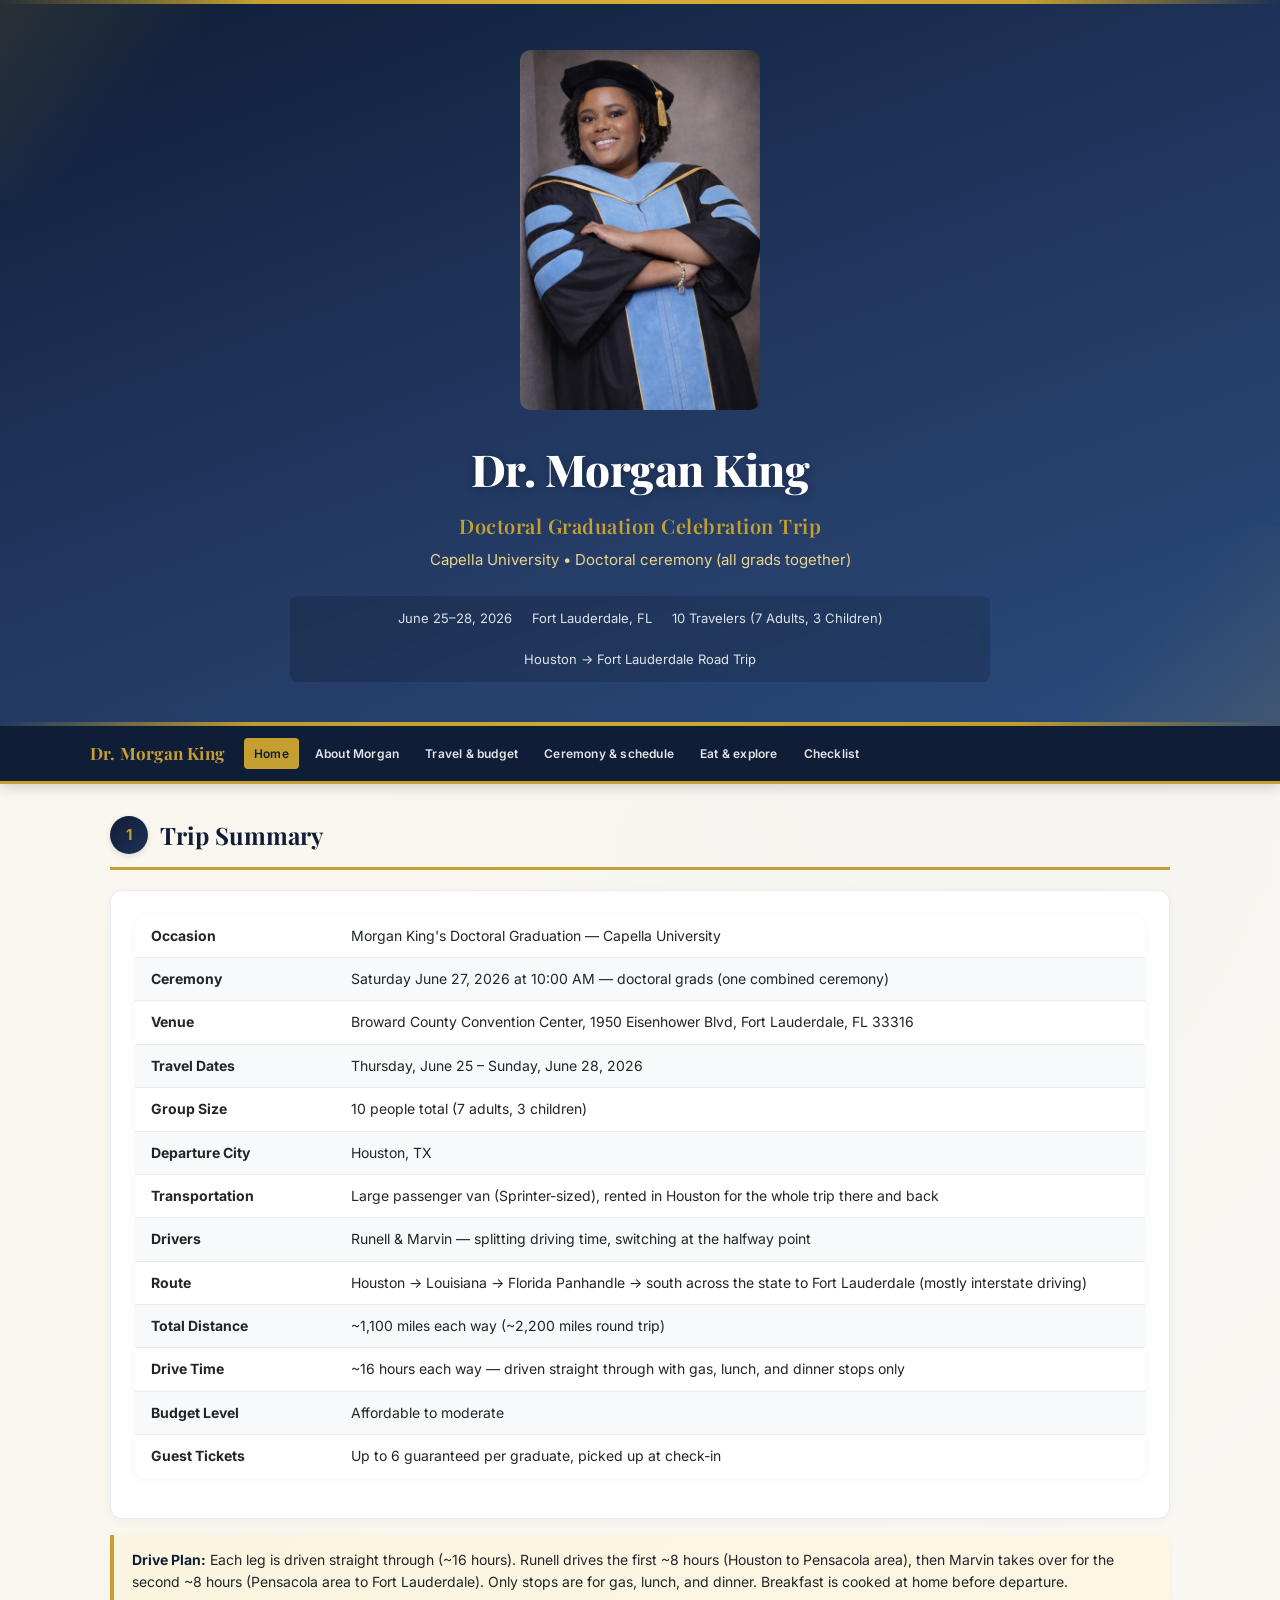
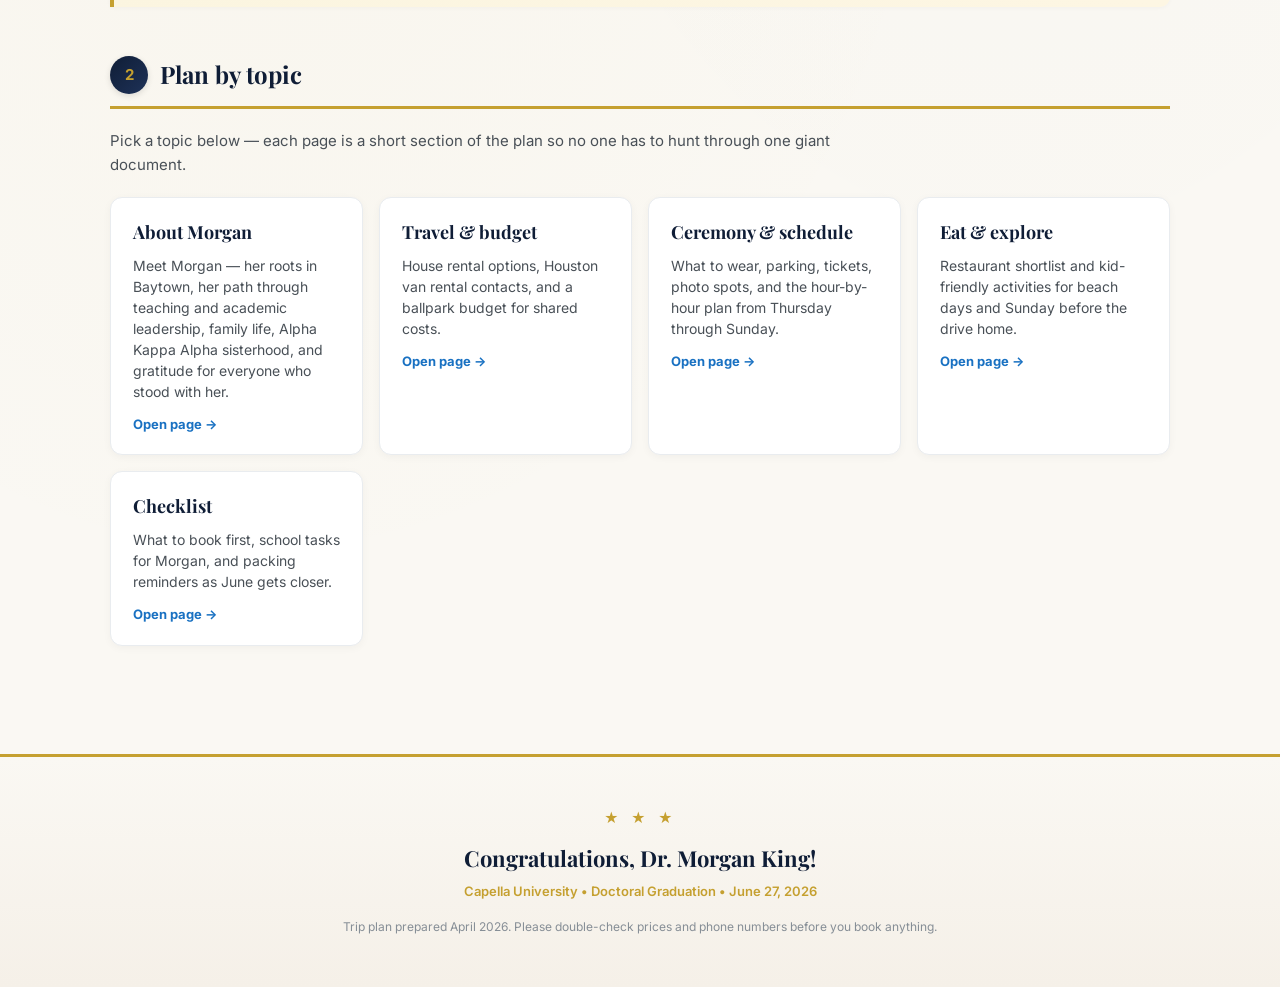
==== commit afa32335: "Add travelers list, fix Brittney Brown spelling, update group to 10, improve modal close button - Br" ====
--- a/index.html
+++ b/index.html
@@ -26,7 +26,7 @@
     <div class="meta">
       <span>June 25&ndash;28, 2026</span>
       <span>Fort Lauderdale, FL</span>
-      <span>8 Travelers (6 Adults, 2 Children)</span>
+      <span>10 Travelers (7 Adults, 3 Children)</span>
       <span>Houston &rarr; Fort Lauderdale Road Trip</span>
     </div>
   </div>
@@ -59,7 +59,7 @@
       <tr><td><strong>Ceremony</strong></td><td>Saturday June 27, 2026 at 10:00 AM &mdash; doctoral grads (one combined ceremony)</td></tr>
       <tr><td><strong>Venue</strong></td><td>Broward County Convention Center, 1950 Eisenhower Blvd, Fort Lauderdale, FL 33316</td></tr>
       <tr><td><strong>Travel Dates</strong></td><td>Thursday, June 25 &ndash; Sunday, June 28, 2026</td></tr>
-      <tr><td><strong>Group Size</strong></td><td>8 people total (6 adults, 2 children)</td></tr>
+      <tr><td><strong>Group Size</strong></td><td>10 people total (7 adults, 3 children)</td></tr>
       <tr><td><strong>Departure City</strong></td><td>Houston, TX</td></tr>
       <tr><td><strong>Transportation</strong></td><td>Large passenger van (Sprinter-sized), rented in Houston for the whole trip there and back</td></tr>
       <tr><td><strong>Drivers</strong></td><td>Runell &amp; Marvin &mdash; splitting driving time, switching at the halfway point</td></tr>
--- a/styles.css
+++ b/styles.css
@@ -615,9 +615,11 @@
   }
 
   @media (max-width: 480px) {
+    html, body { overflow-x: hidden; }
+    .site-header { padding: 10px 14px; overflow-x: hidden; }
     .site-nav a { font-size: 11px; padding: 5px 8px; }
     .page-title { font-size: 22px; }
-    .site-header { padding: 10px 14px; }
+    .container { overflow-x: hidden; }
     .summary-table td:first-child { width: auto; }
     .about-page .about-top__photo { max-width: 200px; }
   }
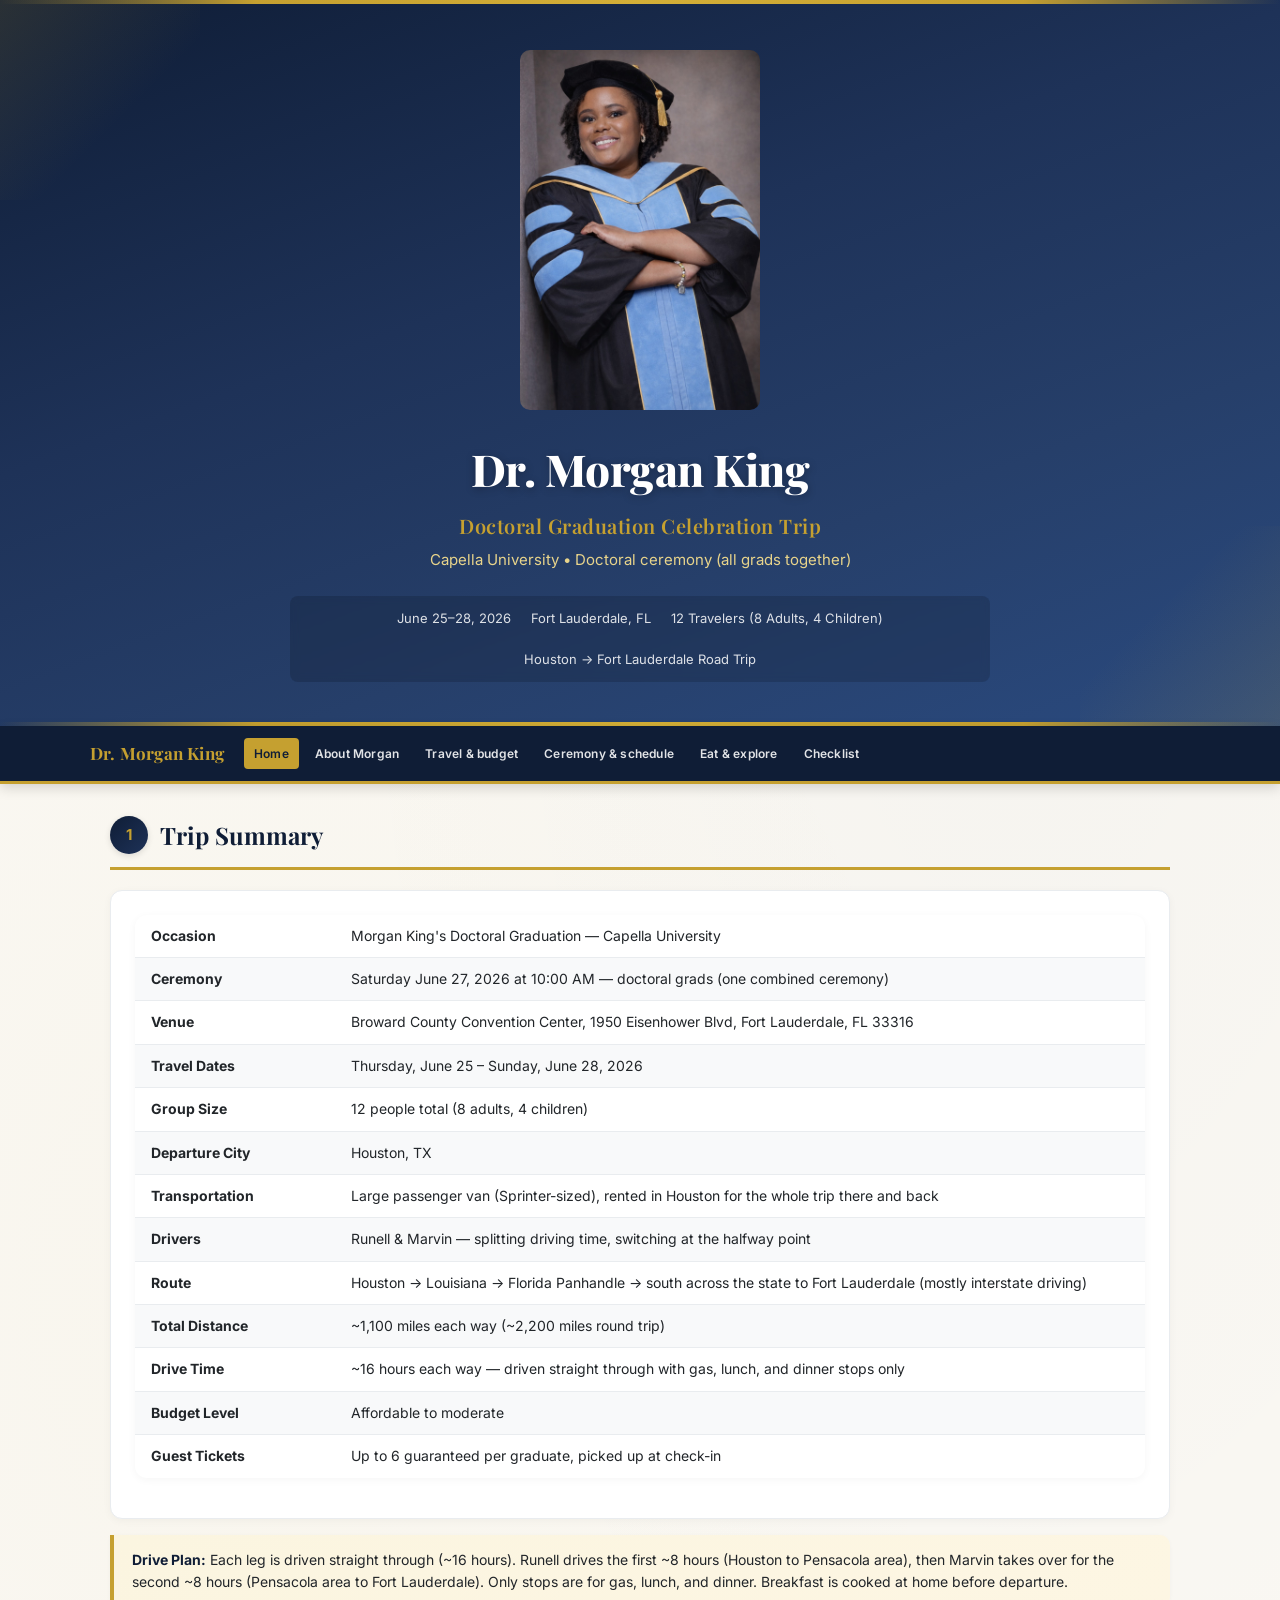
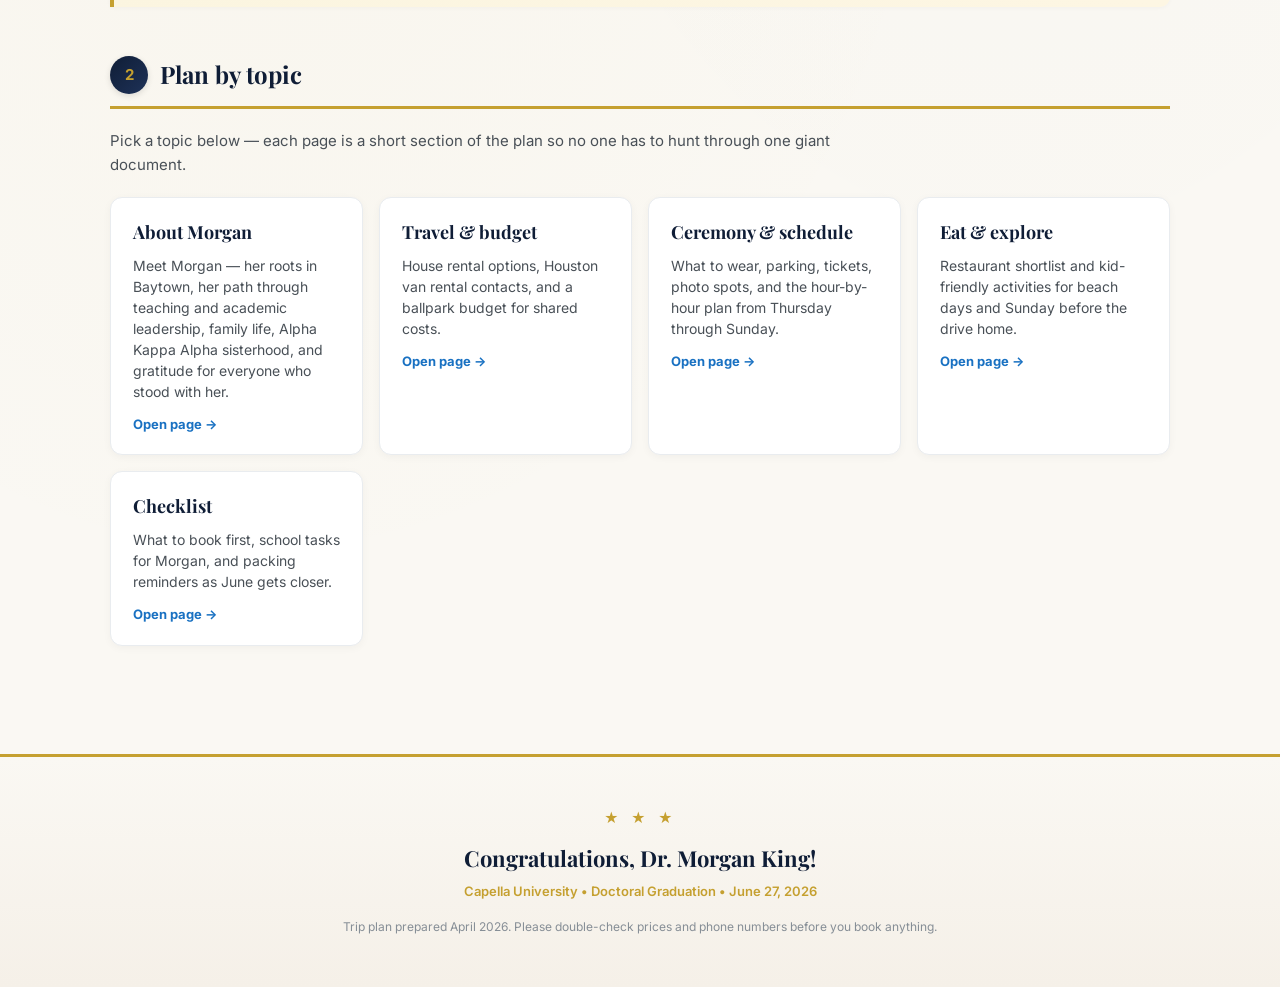
==== commit 6375f139: "Add Dr. Jovan T. Thomas and Noah Keller to travelers, update group to 12 Co-Authored-By: Claude Opus" ====
--- a/index.html
+++ b/index.html
@@ -26,7 +26,7 @@
     <div class="meta">
       <span>June 25&ndash;28, 2026</span>
       <span>Fort Lauderdale, FL</span>
-      <span>10 Travelers (7 Adults, 3 Children)</span>
+      <span>12 Travelers (8 Adults, 4 Children)</span>
       <span>Houston &rarr; Fort Lauderdale Road Trip</span>
     </div>
   </div>
@@ -59,7 +59,7 @@
       <tr><td><strong>Ceremony</strong></td><td>Saturday June 27, 2026 at 10:00 AM &mdash; doctoral grads (one combined ceremony)</td></tr>
       <tr><td><strong>Venue</strong></td><td>Broward County Convention Center, 1950 Eisenhower Blvd, Fort Lauderdale, FL 33316</td></tr>
       <tr><td><strong>Travel Dates</strong></td><td>Thursday, June 25 &ndash; Sunday, June 28, 2026</td></tr>
-      <tr><td><strong>Group Size</strong></td><td>10 people total (7 adults, 3 children)</td></tr>
+      <tr><td><strong>Group Size</strong></td><td>12 people total (8 adults, 4 children)</td></tr>
       <tr><td><strong>Departure City</strong></td><td>Houston, TX</td></tr>
       <tr><td><strong>Transportation</strong></td><td>Large passenger van (Sprinter-sized), rented in Houston for the whole trip there and back</td></tr>
       <tr><td><strong>Drivers</strong></td><td>Runell &amp; Marvin &mdash; splitting driving time, switching at the halfway point</td></tr>
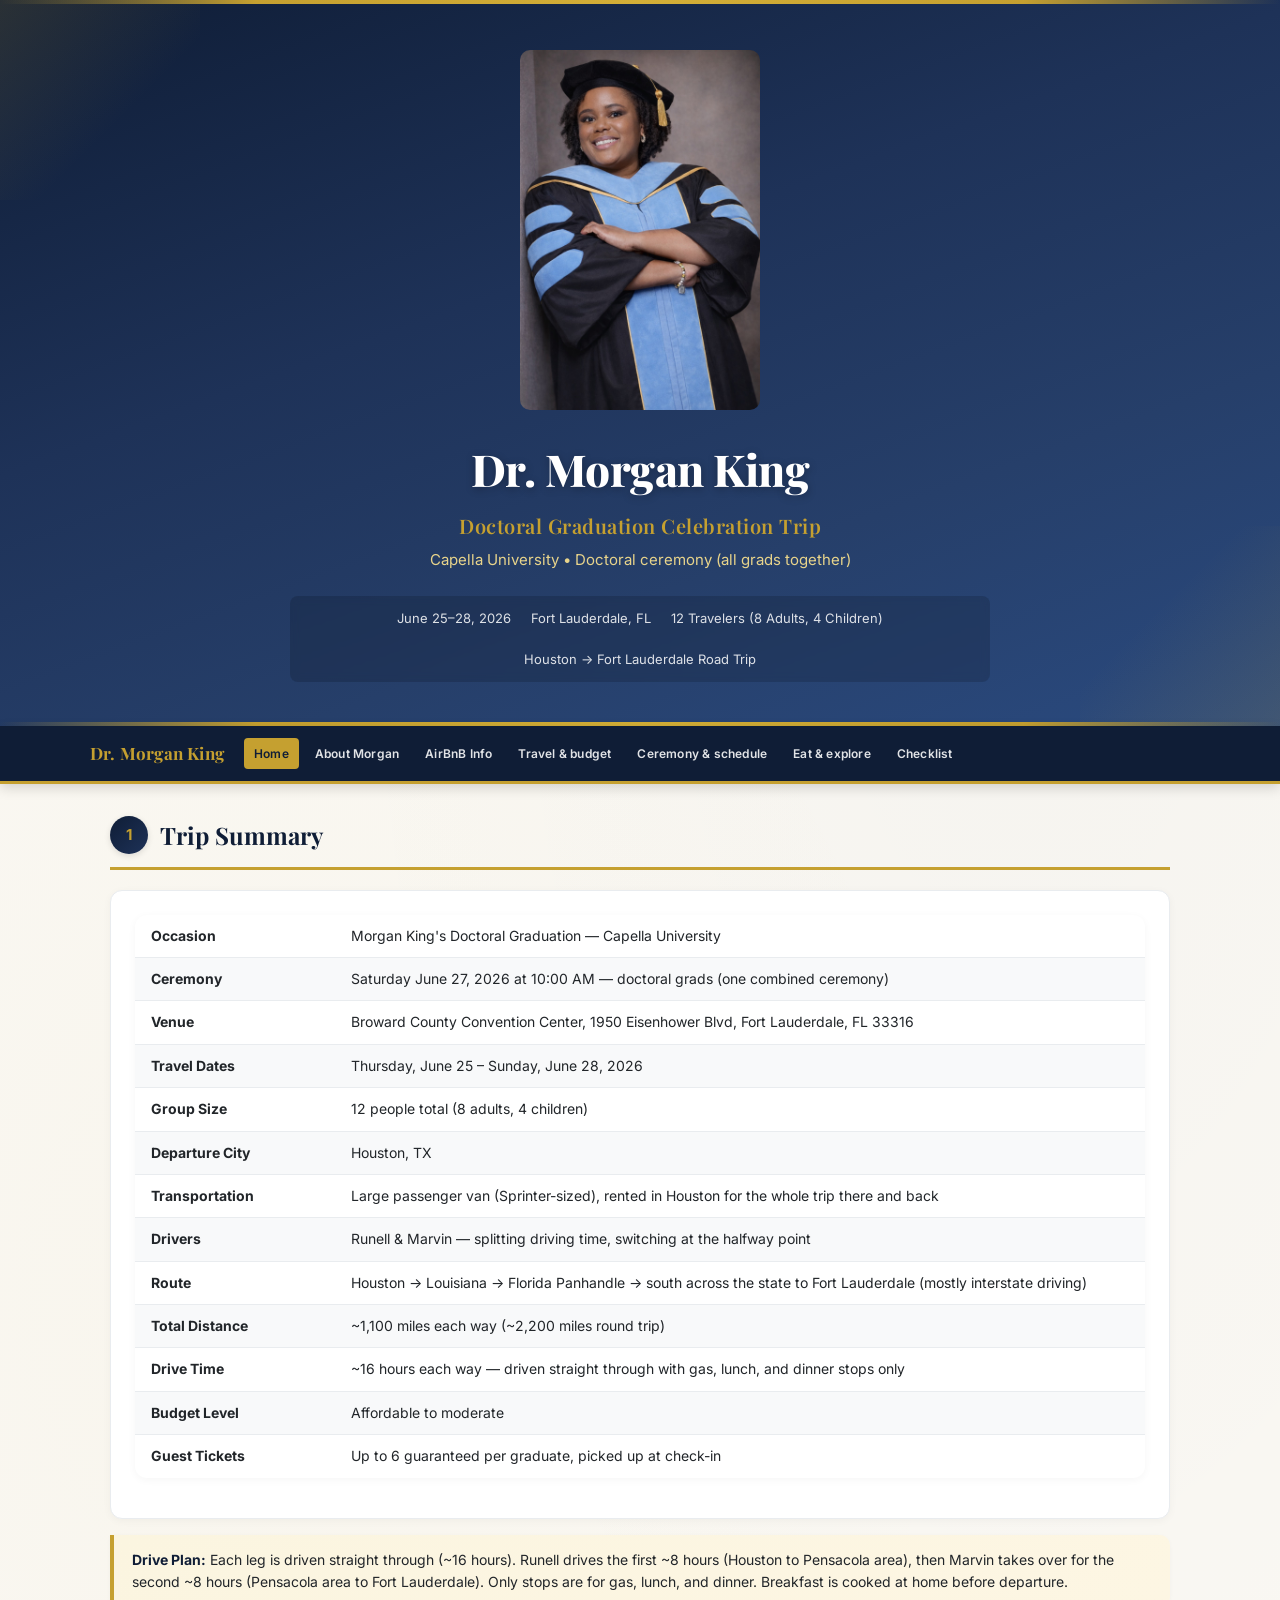
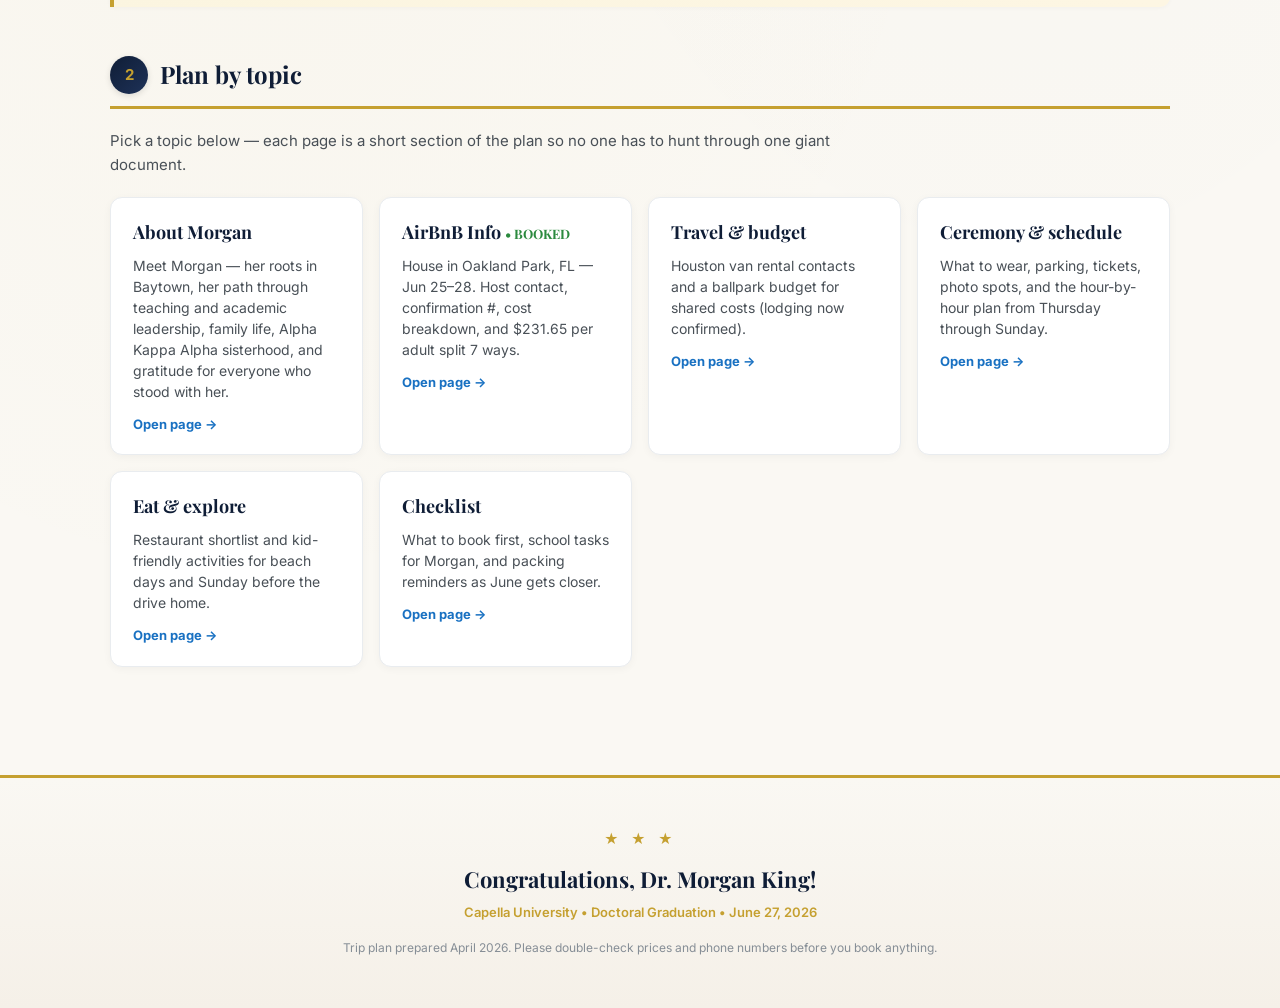
==== commit 693fe43a: "Add AirBnB Info tab with confirmed Oakland Park booking - New stay.html page with full booking detai" ====
--- a/index.html
+++ b/index.html
@@ -38,6 +38,7 @@
     <nav class="site-nav" aria-label="Primary">
       <a href="index.html" aria-current="page">Home</a>
       <a href="about-morgan.html">About Morgan</a>
+      <a href="stay.html">AirBnB Info</a>
       <a href="travel.html">Travel &amp; budget</a>
       <a href="schedule.html">Ceremony &amp; schedule</a>
       <a href="explore.html">Eat &amp; explore</a>
@@ -88,9 +89,14 @@
         <p>Meet Morgan &mdash; her roots in Baytown, her path through teaching and academic leadership, family life, Alpha Kappa Alpha sisterhood, and gratitude for everyone who stood with her.</p>
         <div class="portal-go">Open page &rarr;</div>
       </a>
+      <a class="portal-card" href="stay.html">
+        <h3>AirBnB Info <span style="color: var(--green); font-size: 13px;">&bull; BOOKED</span></h3>
+        <p>House in Oakland Park, FL &mdash; Jun 25&ndash;28. Host contact, confirmation #, cost breakdown, and $231.65 per adult split 7 ways.</p>
+        <div class="portal-go">Open page &rarr;</div>
+      </a>
       <a class="portal-card" href="travel.html">
         <h3>Travel &amp; budget</h3>
-        <p>House rental options, Houston van rental contacts, and a ballpark budget for shared costs.</p>
+        <p>Houston van rental contacts and a ballpark budget for shared costs (lodging now confirmed).</p>
         <div class="portal-go">Open page &rarr;</div>
       </a>
       <a class="portal-card" href="schedule.html">
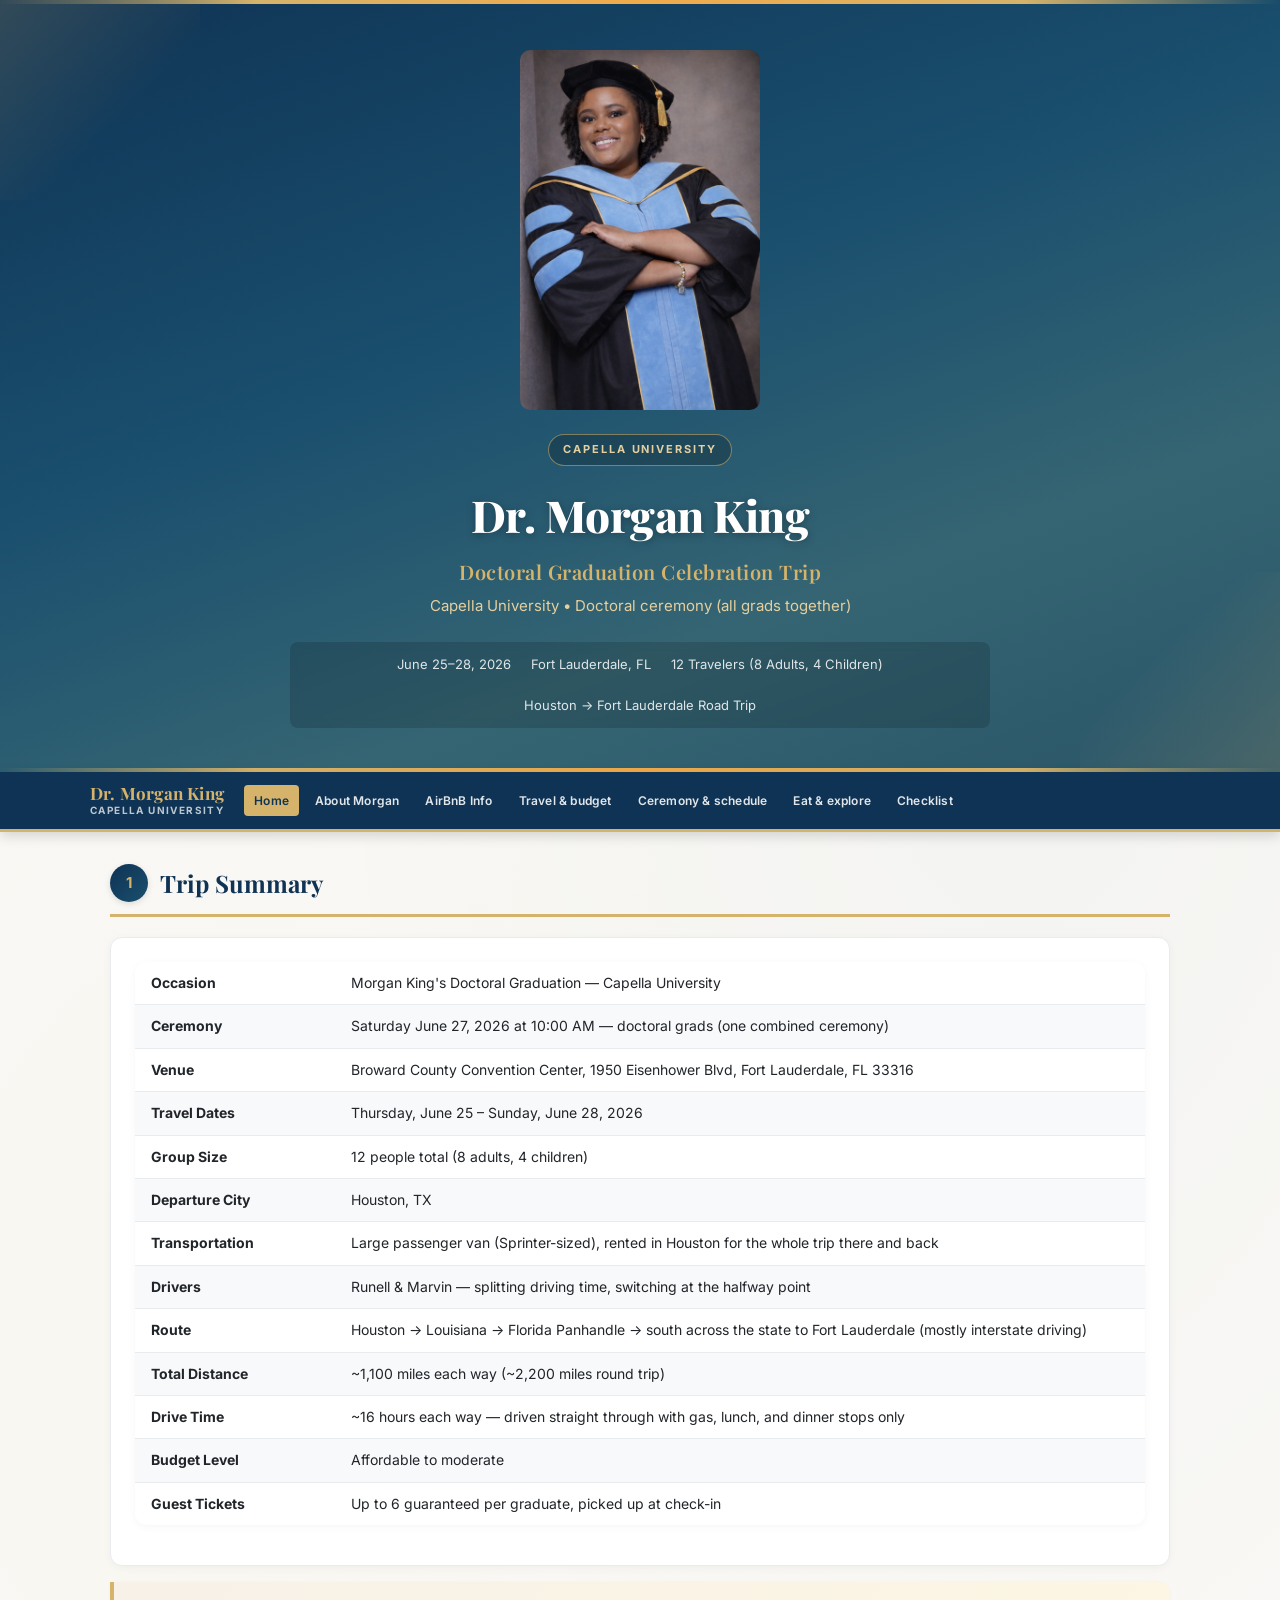
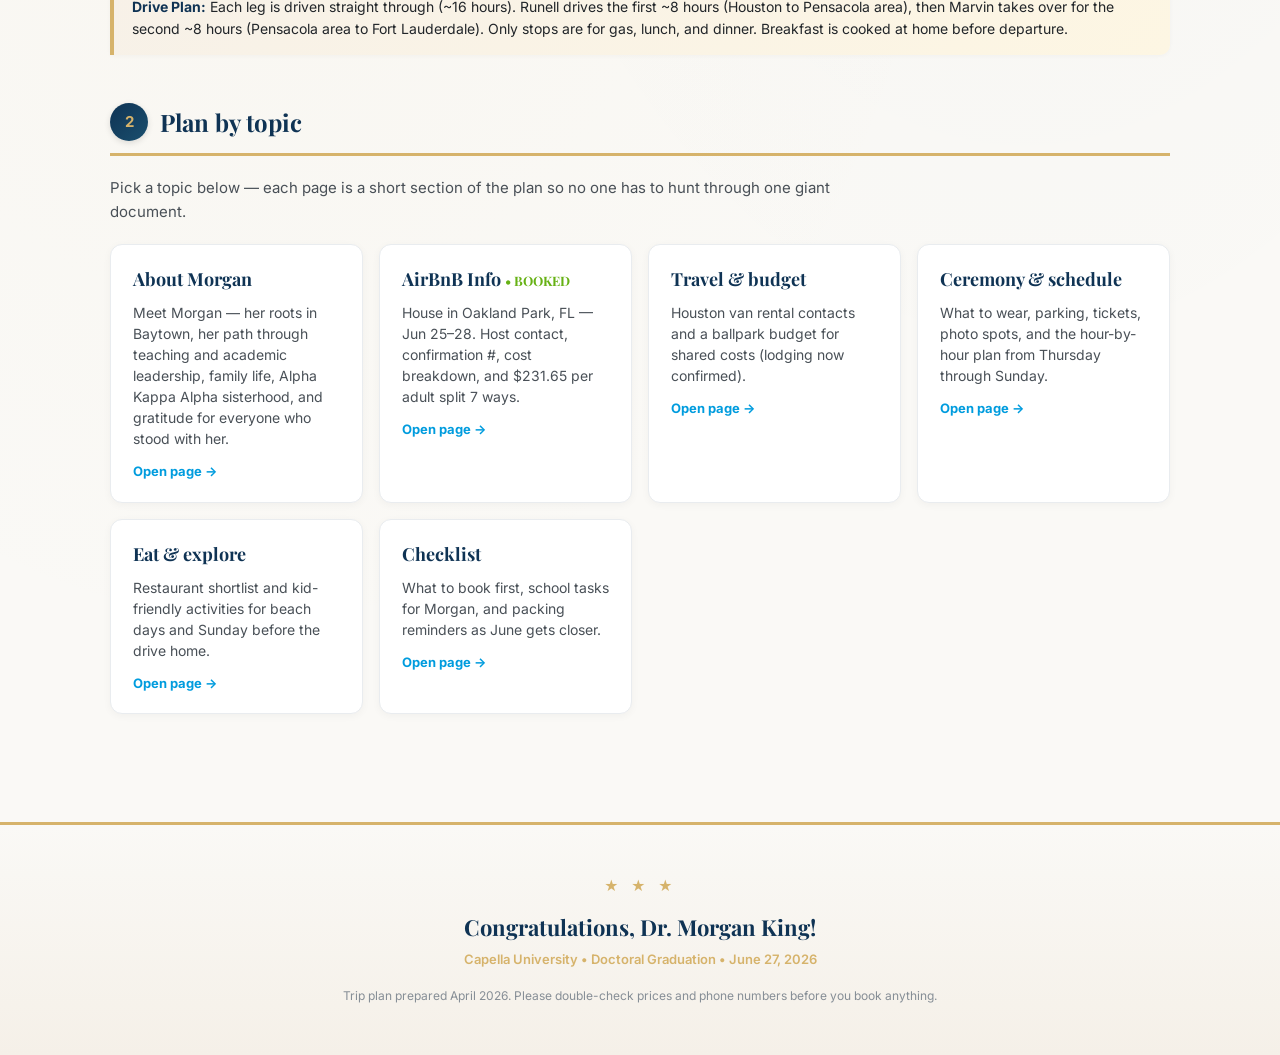
==== commit a97c2db9: "Refine site styling: theme color + Capella subtitle in logo - Updated theme-color meta to #0f3354 ac" ====
--- a/index.html
+++ b/index.html
@@ -3,7 +3,7 @@
 <head>
 <meta charset="UTF-8">
 <meta name="viewport" content="width=device-width, initial-scale=1.0, viewport-fit=cover">
-<meta name="theme-color" content="#0F1D36">
+<meta name="theme-color" content="#0f3354">
 <meta name="apple-mobile-web-app-capable" content="yes">
 <meta name="apple-mobile-web-app-status-bar-style" content="black-translucent">
 <link rel="preconnect" href="https://fonts.googleapis.com">
@@ -20,6 +20,7 @@
   <div class="hero-deco-top"></div>
   <div class="hero-content">
     <img src="morgan-photo.jpg" alt="Dr. Morgan King in doctoral regalia" class="hero-photo" width="1024" height="1536" loading="eager">
+    <div class="hero-brand">Capella University</div>
     <h1>Dr. Morgan King</h1>
     <div class="subtitle">Doctoral Graduation Celebration Trip</div>
     <div class="degree">Capella University &bull; Doctoral ceremony (all grads together)</div>
@@ -34,7 +35,7 @@
 </div>
 <header class="site-header">
   <div class="site-header-inner">
-    <a class="site-logo" href="index.html">Dr. Morgan King</a>
+    <a class="site-logo" href="index.html"><span class="site-logo__title">Dr. Morgan King</span><span class="site-logo__affiliation">Capella University</span></a>
     <nav class="site-nav" aria-label="Primary">
       <a href="index.html" aria-current="page">Home</a>
       <a href="about-morgan.html">About Morgan</a>
--- a/styles.css
+++ b/styles.css
@@ -1,12 +1,15 @@
 :root {
-    --navy: #0F1D36;
-    --navy-light: #1E3258;
-    --navy-mid: #263F6A;
-    --gold: #C5A030;
-    --gold-bright: #D4AF37;
-    --gold-light: #E8D48B;
-    --gold-pale: #FBF5E0;
-    --cream: #FAF8F3;
+    /* Capella University brand palette — sourced from capella.edu theme tokens */
+    --navy-rgb: 15, 51, 84;
+    --gold-rgb: 214, 179, 107;
+    --navy: #0f3354;
+    --navy-light: #1a4f6e;
+    --navy-mid: #356573;
+    --gold: #d6b36b;
+    --gold-bright: #f1ab4a;
+    --gold-light: #e5cf9e;
+    --gold-pale: #f7f1e8;
+    --cream: #faf9f6;
     --white: #FFFFFF;
     --gray-50: #F8F9FA;
     --gray-100: #F1F3F5;
@@ -15,9 +18,9 @@
     --gray-500: #868E96;
     --gray-700: #495057;
     --gray-900: #212529;
-    --green: #2B8A3E;
-    --red: #C92A2A;
-    --blue: #1971C2;
+    --green: #66b114;
+    --red: #b62025;
+    --blue: #009cde;
   }
 
   * { margin: 0; padding: 0; box-sizing: border-box; }
@@ -26,8 +29,8 @@
     font-family: 'Inter', 'Segoe UI', -apple-system, BlinkMacSystemFont, sans-serif;
     background: var(--cream);
     background-image:
-      radial-gradient(ellipse at 20% 50%, rgba(197,160,48,0.03) 0%, transparent 50%),
-      radial-gradient(ellipse at 80% 20%, rgba(15,29,54,0.02) 0%, transparent 50%);
+      radial-gradient(ellipse at 20% 50%, rgba(var(--gold-rgb), 0.04) 0%, transparent 50%),
+      radial-gradient(ellipse at 80% 20%, rgba(var(--navy-rgb), 0.03) 0%, transparent 50%);
     color: var(--gray-900);
     line-height: 1.6;
     font-size: 15px;
@@ -39,7 +42,7 @@
   /* ===== HERO ===== */
   .hero {
     background:
-      linear-gradient(160deg, var(--navy) 0%, var(--navy-light) 40%, var(--navy-mid) 70%, #2A4A7F 100%);
+      linear-gradient(160deg, var(--navy) 0%, var(--navy-light) 42%, var(--navy-mid) 72%, #2a5568 100%);
     color: var(--white);
     text-align: center;
     padding: 0;
@@ -52,7 +55,7 @@
     position: absolute;
     top: 0; left: 0;
     width: 200px; height: 200px;
-    background: linear-gradient(135deg, rgba(197,160,48,0.15) 0%, transparent 60%);
+    background: linear-gradient(135deg, rgba(var(--gold-rgb), 0.18) 0%, transparent 60%);
     z-index: 1;
   }
   .hero::after {
@@ -60,7 +63,7 @@
     position: absolute;
     bottom: 0; right: 0;
     width: 200px; height: 200px;
-    background: linear-gradient(315deg, rgba(197,160,48,0.15) 0%, transparent 60%);
+    background: linear-gradient(315deg, rgba(var(--gold-rgb), 0.18) 0%, transparent 60%);
     z-index: 1;
   }
   /* Decorative gold lines */
@@ -82,6 +85,21 @@
     height: auto;
     margin: 0 auto 24px;
     border-radius: 10px;
+  }
+
+  .hero-brand {
+    display: inline-block;
+    margin: 0 auto 14px;
+    padding: 6px 14px;
+    border: 1px solid rgba(var(--gold-rgb), 0.55);
+    border-radius: 999px;
+    font-family: Inter, 'Segoe UI', system-ui, sans-serif;
+    font-size: 11px;
+    font-weight: 700;
+    letter-spacing: 0.18em;
+    text-transform: uppercase;
+    color: var(--gold-light);
+    background: rgba(0, 0, 0, 0.2);
   }
 
   .hero h1 {
@@ -180,7 +198,7 @@
     border-radius: 12px;
     margin-right: 6px;
     margin-bottom: 4px;
-    border: 1px solid rgba(197,160,48,0.2);
+    border: 1px solid rgba(var(--gold-rgb), 0.28);
     text-transform: uppercase;
     letter-spacing: 0.3px;
   }
@@ -470,14 +488,33 @@
     gap: 12px 20px;
   }
   .site-logo {
+    display: flex;
+    flex-direction: column;
+    align-items: flex-start;
+    gap: 2px;
     font-family: 'Playfair Display', Georgia, serif;
     font-size: 17px;
     font-weight: 700;
     color: var(--gold);
     text-decoration: none;
     letter-spacing: 0.2px;
+    line-height: 1.15;
   }
   .site-logo:hover { color: var(--gold-bright); text-decoration: none; }
+  .site-logo:hover .site-logo__affiliation {
+    color: rgba(255, 255, 255, 0.92);
+  }
+  .site-logo__title {
+    font-family: 'Playfair Display', Georgia, serif;
+  }
+  .site-logo__affiliation {
+    font-family: Inter, 'Segoe UI', system-ui, sans-serif;
+    font-size: 10px;
+    font-weight: 700;
+    letter-spacing: 0.14em;
+    text-transform: uppercase;
+    color: rgba(255, 255, 255, 0.72);
+  }
   .site-nav {
     display: flex;
     flex-wrap: wrap;
@@ -608,7 +645,7 @@
     height: auto;
     margin: 0 auto 20px;
     border-radius: 10px;
-    box-shadow: 0 8px 28px rgba(15, 29, 54, 0.14);
+    box-shadow: 0 8px 28px rgba(var(--navy-rgb), 0.14);
   }
   .about-page .card h3:not(:first-child) {
     margin-top: 22px;
